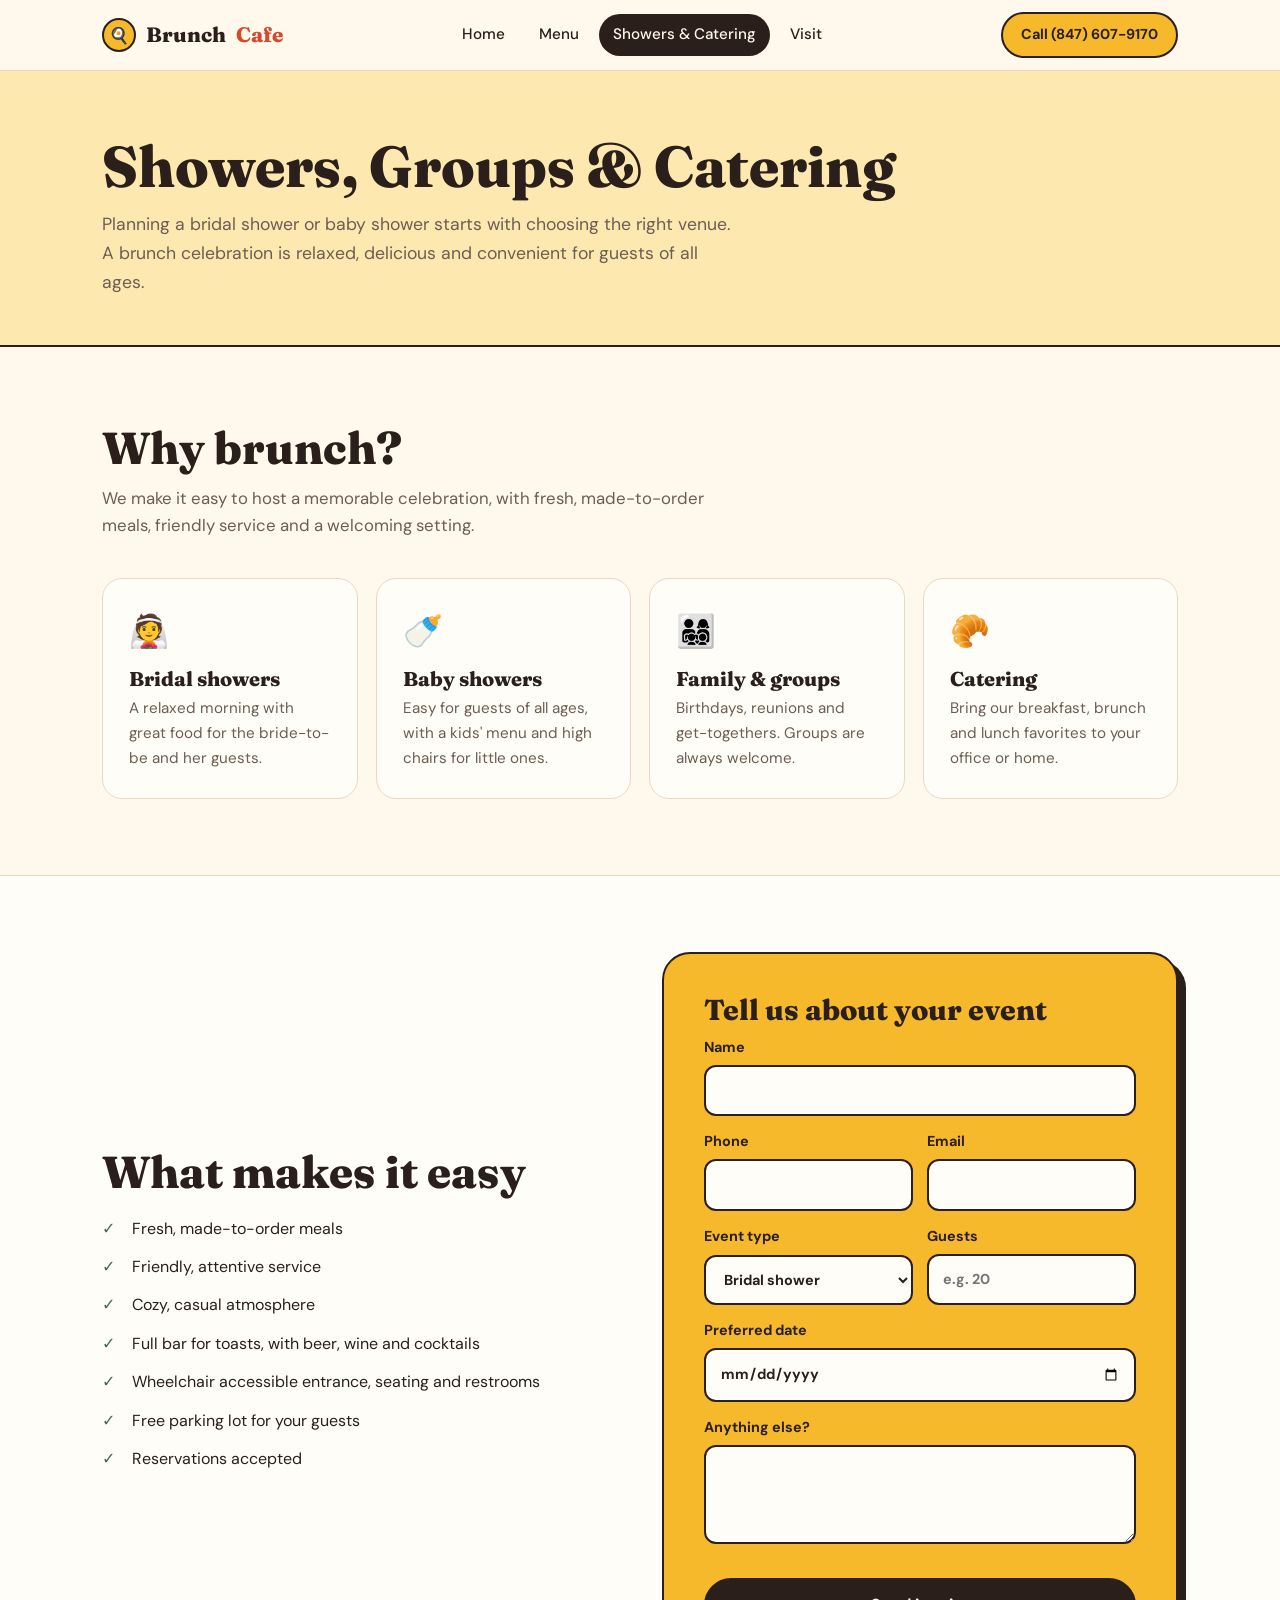
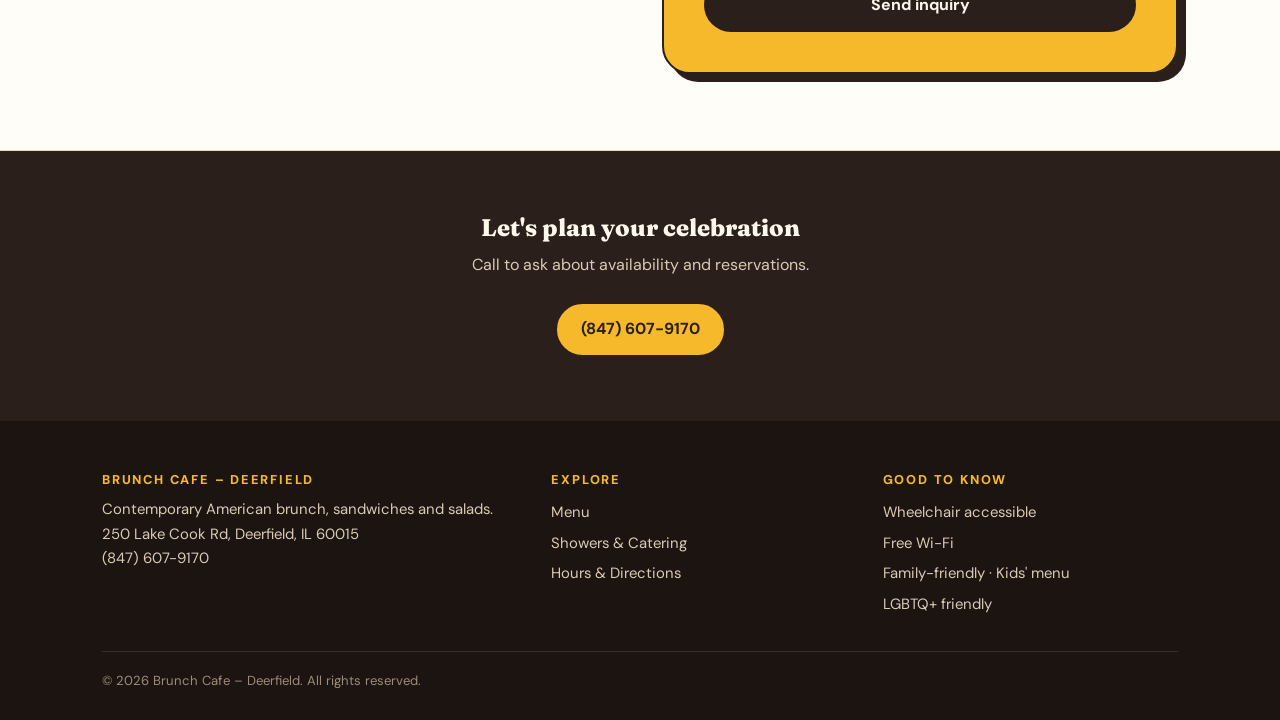
==== events.html @ b88b603e "Add files via upload" ====
<!doctype html>
<html lang="en">
<head>
<meta charset="utf-8">
<meta name="viewport" content="width=device-width, initial-scale=1">
<title>Bridal &amp; Baby Showers, Catering | Brunch Cafe Deerfield</title>
<meta name="description" content="Host your bridal shower, baby shower or group brunch at Brunch Cafe in Deerfield, IL. Fresh, made-to-order meals and friendly service. Catering available.">
<link rel="preconnect" href="https://fonts.googleapis.com">
<link rel="preconnect" href="https://fonts.gstatic.com" crossorigin>
<link href="https://fonts.googleapis.com/css2?family=Fraunces:opsz,wght@9..144,600;9..144,800&family=DM+Sans:wght@400;500;700&display=swap" rel="stylesheet">
<link rel="stylesheet" href="styles.css">
</head>
<body>
<a class="skip" href="#main">Skip to content</a>
<header class="site">
  <div class="wrap nav">
    <a class="logo" href="index.html"><i>🍳</i>Brunch <span>Cafe</span></a>
    <ul>
      <li><a href="index.html">Home</a></li>
      <li><a href="menu.html">Menu</a></li>
      <li><a href="events.html" aria-current="page">Showers &amp; Catering</a></li>
      <li><a href="visit.html">Visit</a></li>
    </ul>
    <div class="nav-right">
      <a class="btn primary sm" href="tel:+18476079170">Call (847) 607-9170</a>
      <button class="menu-toggle" aria-expanded="false" aria-label="Toggle menu">Menu</button>
    </div>
  </div>
</header>

<main id="main">
<div class="banner">
  <div class="wrap">
    <h1>Showers, Groups &amp; Catering</h1>
    <p>Planning a bridal shower or baby shower starts with choosing the right venue. A brunch celebration is relaxed, delicious and convenient for guests of all ages.</p>
  </div>
</div>

<section>
  <div class="wrap">
    <h2 class="reveal">Why brunch?</h2>
    <p class="sub reveal">We make it easy to host a memorable celebration, with fresh, made-to-order meals, friendly service and a welcoming setting.</p>
    <div class="cards reveal">
      <div class="card"><div class="ico">👰</div><h3>Bridal showers</h3><p>A relaxed morning with great food for the bride-to-be and her guests.</p></div>
      <div class="card"><div class="ico">🍼</div><h3>Baby showers</h3><p>Easy for guests of all ages, with a kids' menu and high chairs for little ones.</p></div>
      <div class="card"><div class="ico">👨‍👩‍👧‍👦</div><h3>Family &amp; groups</h3><p>Birthdays, reunions and get-togethers. Groups are always welcome.</p></div>
      <div class="card"><div class="ico">🥐</div><h3>Catering</h3><p>Bring our breakfast, brunch and lunch favorites to your office or home.</p></div>
    </div>
  </div>
</section>

<section class="alt">
  <div class="wrap split">
    <div class="reveal">
      <h2>What makes it easy</h2>
      <ul class="check">
        <li>Fresh, made-to-order meals</li>
        <li>Friendly, attentive service</li>
        <li>Cozy, casual atmosphere</li>
        <li>Full bar for toasts, with beer, wine and cocktails</li>
        <li>Wheelchair accessible entrance, seating and restrooms</li>
        <li>Free parking lot for your guests</li>
        <li>Reservations accepted</li>
      </ul>
    </div>
    <div class="panel yolk reveal" id="inquiry">
      <h3>Tell us about your event</h3>
      <form class="inquiry">
        <label>Name<input type="text" name="name" required autocomplete="name"></label>
        <div class="two">
          <label>Phone<input type="tel" name="phone" required autocomplete="tel"></label>
          <label>Email<input type="email" name="email" autocomplete="email"></label>
        </div>
        <div class="two">
          <label>Event type
            <select name="type"><option>Bridal shower</option><option>Baby shower</option><option>Group brunch</option><option>Catering</option><option>Other</option></select>
          </label>
          <label>Guests<input type="number" name="guests" min="1" placeholder="e.g. 20"></label>
        </div>
        <label>Preferred date<input type="date" name="date"></label>
        <label>Anything else?<textarea name="notes" rows="3"></textarea></label>
        <button class="btn" type="submit" style="background:var(--ink);color:var(--cream)">Send inquiry</button>
      </form>
      <div class="thanks" role="status"><b>Thanks!</b> We'll be in touch soon. You can also call <a href="tel:+18476079170">(847) 607-9170</a>.</div>
    </div>
  </div>
</section>

<div class="band">
  <div class="wrap">
    <h2>Let's plan your celebration</h2>
    <p>Call to ask about availability and reservations.</p>
    <a class="btn primary" href="tel:+18476079170">(847) 607-9170</a>
  </div>
</div>
</main>

<footer class="site">
  <div class="wrap">
    <div class="cols">
      <div>
        <h4>Brunch Cafe – Deerfield</h4>
        <p>Contemporary American brunch, sandwiches and salads.<br>250 Lake Cook Rd, Deerfield, IL 60015<br><a href="tel:+18476079170">(847) 607-9170</a></p>
      </div>
      <div>
        <h4>Explore</h4>
        <ul><li><a href="menu.html">Menu</a></li><li><a href="events.html">Showers &amp; Catering</a></li><li><a href="visit.html">Hours &amp; Directions</a></li></ul>
      </div>
      <div>
        <h4>Good to know</h4>
        <ul><li>Wheelchair accessible</li><li>Free Wi-Fi</li><li>Family-friendly · Kids' menu</li><li>LGBTQ+ friendly</li></ul>
      </div>
    </div>
    <div class="legal">© <span class="yr"></span> Brunch Cafe – Deerfield. All rights reserved.</div>
  </div>
</footer>
<script src="script.js"></script>
</body>
</html>
---- styles.css ----
:root{
  --cream:#fff8ec; --paper:#fffdf8; --ink:#2a1f1a; --muted:#6d5d52;
  --yolk:#f6b92b; --yolk-soft:#fde9b0; --tomato:#d9482b; --leaf:#3f6b4a; --line:#ead9bf;
  --radius:20px; --shadow:0 10px 30px rgba(42,31,26,.08);
}
*{box-sizing:border-box;margin:0;padding:0}
html{scroll-behavior:smooth}
body{font-family:'DM Sans',system-ui,sans-serif;background:var(--cream);color:var(--ink);line-height:1.65;-webkit-font-smoothing:antialiased}
h1,h2,h3,h4{font-family:'Fraunces',Georgia,serif;line-height:1.12;font-weight:800}
a{color:inherit}
img{max-width:100%;display:block}
.wrap{max-width:1120px;margin:0 auto;padding:0 22px}
.skip{position:absolute;left:-999px;top:8px;background:var(--ink);color:#fff;padding:8px 14px;border-radius:8px;z-index:100}
.skip:focus{left:8px}

/* header */
header.site{position:sticky;top:0;z-index:50;background:rgba(255,248,236,.95);backdrop-filter:blur(10px);border-bottom:1px solid var(--line)}
.nav{display:flex;align-items:center;justify-content:space-between;height:70px;gap:16px}
.logo{font-family:'Fraunces',serif;font-weight:800;font-size:1.3rem;text-decoration:none;display:flex;align-items:center;gap:10px}
.logo i{width:34px;height:34px;border-radius:50%;background:var(--yolk);border:2px solid var(--ink);display:grid;place-items:center;font-style:normal;font-size:1rem}
.logo span{color:var(--tomato)}
.nav ul{display:flex;gap:6px;list-style:none}
.nav ul a{display:block;text-decoration:none;font-weight:500;font-size:.95rem;padding:8px 14px;border-radius:999px}
.nav ul a:hover{background:var(--yolk-soft)}
.nav ul a[aria-current="page"]{background:var(--ink);color:var(--cream)}
.nav-right{display:flex;align-items:center;gap:10px}
.menu-toggle{display:none;background:none;border:2px solid var(--ink);border-radius:10px;font:inherit;font-weight:700;padding:6px 12px;cursor:pointer}

/* buttons */
.btn{display:inline-block;padding:12px 24px;border-radius:999px;font-weight:700;text-decoration:none;border:2px solid var(--ink);transition:transform .15s,box-shadow .15s;cursor:pointer;font:inherit;font-weight:700;color:var(--ink)}
.btn:hover{transform:translateY(-2px);box-shadow:0 5px 0 var(--ink)}
.btn.primary{background:var(--yolk)}
.btn.ghost{background:transparent}
.btn.light{border-color:#fff;color:#fff;background:transparent}
.btn.light:hover{box-shadow:0 5px 0 #fff}
.btn.sm{padding:9px 18px;font-size:.9rem}

/* hero */
.hero{padding:76px 0 60px;background:
  radial-gradient(circle at 88% 15%,rgba(246,185,43,.38),transparent 42%),
  radial-gradient(circle at 5% 95%,rgba(217,72,43,.13),transparent 40%)}
.hero .wrap{display:grid;grid-template-columns:1.15fr .85fr;gap:48px;align-items:center}
.eyebrow{display:inline-block;font-weight:700;font-size:.78rem;letter-spacing:.14em;text-transform:uppercase;color:var(--tomato);margin-bottom:14px}
.hero h1{font-size:clamp(2.5rem,6vw,4.6rem);margin-bottom:18px}
.hero h1 em{font-style:normal;background:linear-gradient(transparent 62%,var(--yolk) 62%)}
.lead{font-size:1.15rem;color:var(--muted);max-width:32em;margin-bottom:26px}
.cta{display:flex;gap:12px;flex-wrap:wrap}
.badge-row{display:flex;gap:8px;flex-wrap:wrap;margin-top:28px}
.badge{background:var(--paper);border:1px solid var(--line);border-radius:999px;padding:6px 14px;font-size:.84rem;font-weight:500}
.plate-wrap{position:relative}
.plate{aspect-ratio:1;border-radius:50%;background:var(--paper);border:3px solid var(--ink);box-shadow:12px 12px 0 var(--yolk);display:grid;place-items:center;text-align:center;padding:26px;max-width:420px;margin:0 auto}
.plate .big{font-family:'Fraunces',serif;font-size:4.6rem;font-weight:800;line-height:1}
.plate small{display:block;color:var(--muted);margin-top:6px}
.stars{color:var(--yolk);font-size:1.4rem;letter-spacing:3px;-webkit-text-stroke:1px var(--ink)}
.sticker{position:absolute;right:2%;top:-2%;background:var(--tomato);color:#fff;font-weight:700;font-size:.85rem;padding:10px 16px;border-radius:999px;transform:rotate(8deg);border:2px solid var(--ink)}
.sticker.b{left:0;right:auto;top:auto;bottom:4%;background:var(--leaf);transform:rotate(-6deg)}

/* page banner */
.banner{padding:64px 0 48px;background:var(--yolk-soft);border-bottom:2px solid var(--ink)}
.banner h1{font-size:clamp(2.2rem,5vw,3.6rem);margin-bottom:10px}
.banner p{color:var(--muted);max-width:36em;font-size:1.1rem}

/* sections */
section{padding:76px 0}
section h2{font-size:clamp(1.9rem,4vw,2.8rem);margin-bottom:12px}
.sub{color:var(--muted);max-width:38em;margin-bottom:38px;font-size:1.05rem}
.alt{background:var(--paper);border-block:1px solid var(--line)}
.cards{display:grid;grid-template-columns:repeat(auto-fit,minmax(230px,1fr));gap:18px}
.card{background:var(--paper);border:1px solid var(--line);border-radius:var(--radius);padding:26px;transition:transform .2s,box-shadow .2s}
.card:hover{transform:translateY(-4px);box-shadow:var(--shadow)}
.alt .card{background:var(--cream)}
.card .ico{font-size:2rem;margin-bottom:10px}
.card h3{font-size:1.25rem;margin-bottom:6px}
.card p{color:var(--muted);font-size:.95rem}

/* split */
.split{display:grid;grid-template-columns:1fr 1fr;gap:44px;align-items:center}
.panel{background:var(--leaf);color:#fff;border-radius:28px;padding:40px;border:2px solid var(--ink);box-shadow:8px 8px 0 var(--ink)}
.panel.yolk{background:var(--yolk);color:var(--ink)}
.panel h3{font-size:1.8rem;margin-bottom:10px}
.panel .btn{margin-top:20px}

/* highlight dishes */
.dishes{display:grid;grid-template-columns:repeat(auto-fit,minmax(200px,1fr));gap:16px}
.dish{background:var(--paper);border:2px solid var(--ink);border-radius:var(--radius);padding:22px;text-align:center}
.dish .e{font-size:2.6rem}
.dish h3{font-size:1.15rem;margin-top:8px}
.dish p{font-size:.9rem;color:var(--muted)}

/* menu */
.tabs{display:flex;gap:10px;flex-wrap:wrap;margin-bottom:28px}
.tabs button{font:inherit;font-weight:700;border:2px solid var(--ink);background:transparent;border-radius:999px;padding:9px 20px;cursor:pointer;color:var(--ink)}
.tabs button:hover{background:var(--yolk-soft)}
.tabs button[aria-selected="true"]{background:var(--ink);color:var(--cream)}
.tabpanel{display:none}
.tabpanel.show{display:block}
.menu-grid{display:grid;grid-template-columns:repeat(auto-fit,minmax(300px,1fr));gap:6px 48px}
.item{border-bottom:1px dashed var(--line);padding:16px 0}
.item .row{display:flex;justify-content:space-between;gap:12px;align-items:baseline}
.item b{font-family:'Fraunces',serif;font-size:1.15rem}
.item .price{font-weight:700;color:var(--tomato);white-space:nowrap}
.item span.d{display:block;color:var(--muted);font-size:.93rem}
.tag{display:inline-block;background:var(--leaf);color:#fff;font-size:.68rem;font-weight:700;padding:1px 8px;border-radius:999px;margin-left:6px;vertical-align:middle;letter-spacing:.04em}
.note{font-size:.88rem;color:var(--muted);margin-top:24px;padding:14px 18px;background:var(--yolk-soft);border-radius:14px}

/* info */
.info-grid{display:grid;grid-template-columns:1fr 1fr;gap:44px}
.info dt{font-weight:700;margin-top:20px;color:var(--tomato);font-size:.78rem;letter-spacing:.12em;text-transform:uppercase}
.info dd{margin:3px 0 0;font-size:1.05rem}
.map{border-radius:var(--radius);overflow:hidden;border:2px solid var(--ink);min-height:360px;box-shadow:8px 8px 0 var(--yolk)}
.map iframe{width:100%;height:100%;min-height:360px;border:0}
.hours{width:100%;border-collapse:collapse;margin-top:6px}
.hours td{padding:9px 0;border-bottom:1px dashed var(--line)}
.hours td:last-child{text-align:right;font-weight:500}
.check{list-style:none}
.check li{padding:6px 0 6px 30px;position:relative}
.check li::before{content:"✓";position:absolute;left:0;color:var(--leaf);font-weight:800}

/* form */
form.inquiry{display:grid;gap:14px}
form.inquiry label{font-weight:700;font-size:.9rem;display:grid;gap:5px}
form.inquiry input,form.inquiry select,form.inquiry textarea{font:inherit;padding:12px 14px;border:2px solid var(--ink);border-radius:12px;background:var(--paper);color:var(--ink)}
form.inquiry .two{display:grid;grid-template-columns:1fr 1fr;gap:14px}
.thanks{display:none;background:var(--leaf);color:#fff;border-radius:14px;padding:18px}

/* cta band */
.band{background:var(--ink);color:var(--cream);text-align:center;padding:64px 0}
.band h2{margin-bottom:10px}
.band p{color:#d9cbb7;margin-bottom:24px}

/* footer */
footer.site{background:#1c1410;color:#d9cbb7;padding:52px 0 28px;font-size:.93rem}
footer .cols{display:grid;grid-template-columns:1.4fr 1fr 1fr;gap:36px;margin-bottom:32px}
footer h4{color:var(--yolk);font-family:'DM Sans',sans-serif;font-size:.8rem;letter-spacing:.14em;text-transform:uppercase;margin-bottom:10px}
footer a{text-decoration:none}
footer a:hover{color:var(--yolk)}
footer ul{list-style:none}
footer li{padding:3px 0}
footer .legal{border-top:1px solid #3a2d26;padding-top:18px;font-size:.82rem;color:#9c8c7c}

/* reveal */
.reveal{opacity:0;transform:translateY(18px);transition:opacity .6s,transform .6s}
.reveal.in{opacity:1;transform:none}
@media (prefers-reduced-motion:reduce){.reveal{opacity:1;transform:none;transition:none}html{scroll-behavior:auto}}

@media(max-width:820px){
  .menu-toggle{display:block}
  .nav ul{display:none;position:absolute;top:70px;left:0;right:0;background:var(--cream);flex-direction:column;padding:12px 22px 20px;border-bottom:1px solid var(--line)}
  .nav ul.open{display:flex}
  .nav-right .btn{display:none}
  .hero .wrap,.split,.info-grid,footer .cols{grid-template-columns:1fr}
  .plate{max-width:280px}
  section{padding:56px 0}
  form.inquiry .two{grid-template-columns:1fr}
}
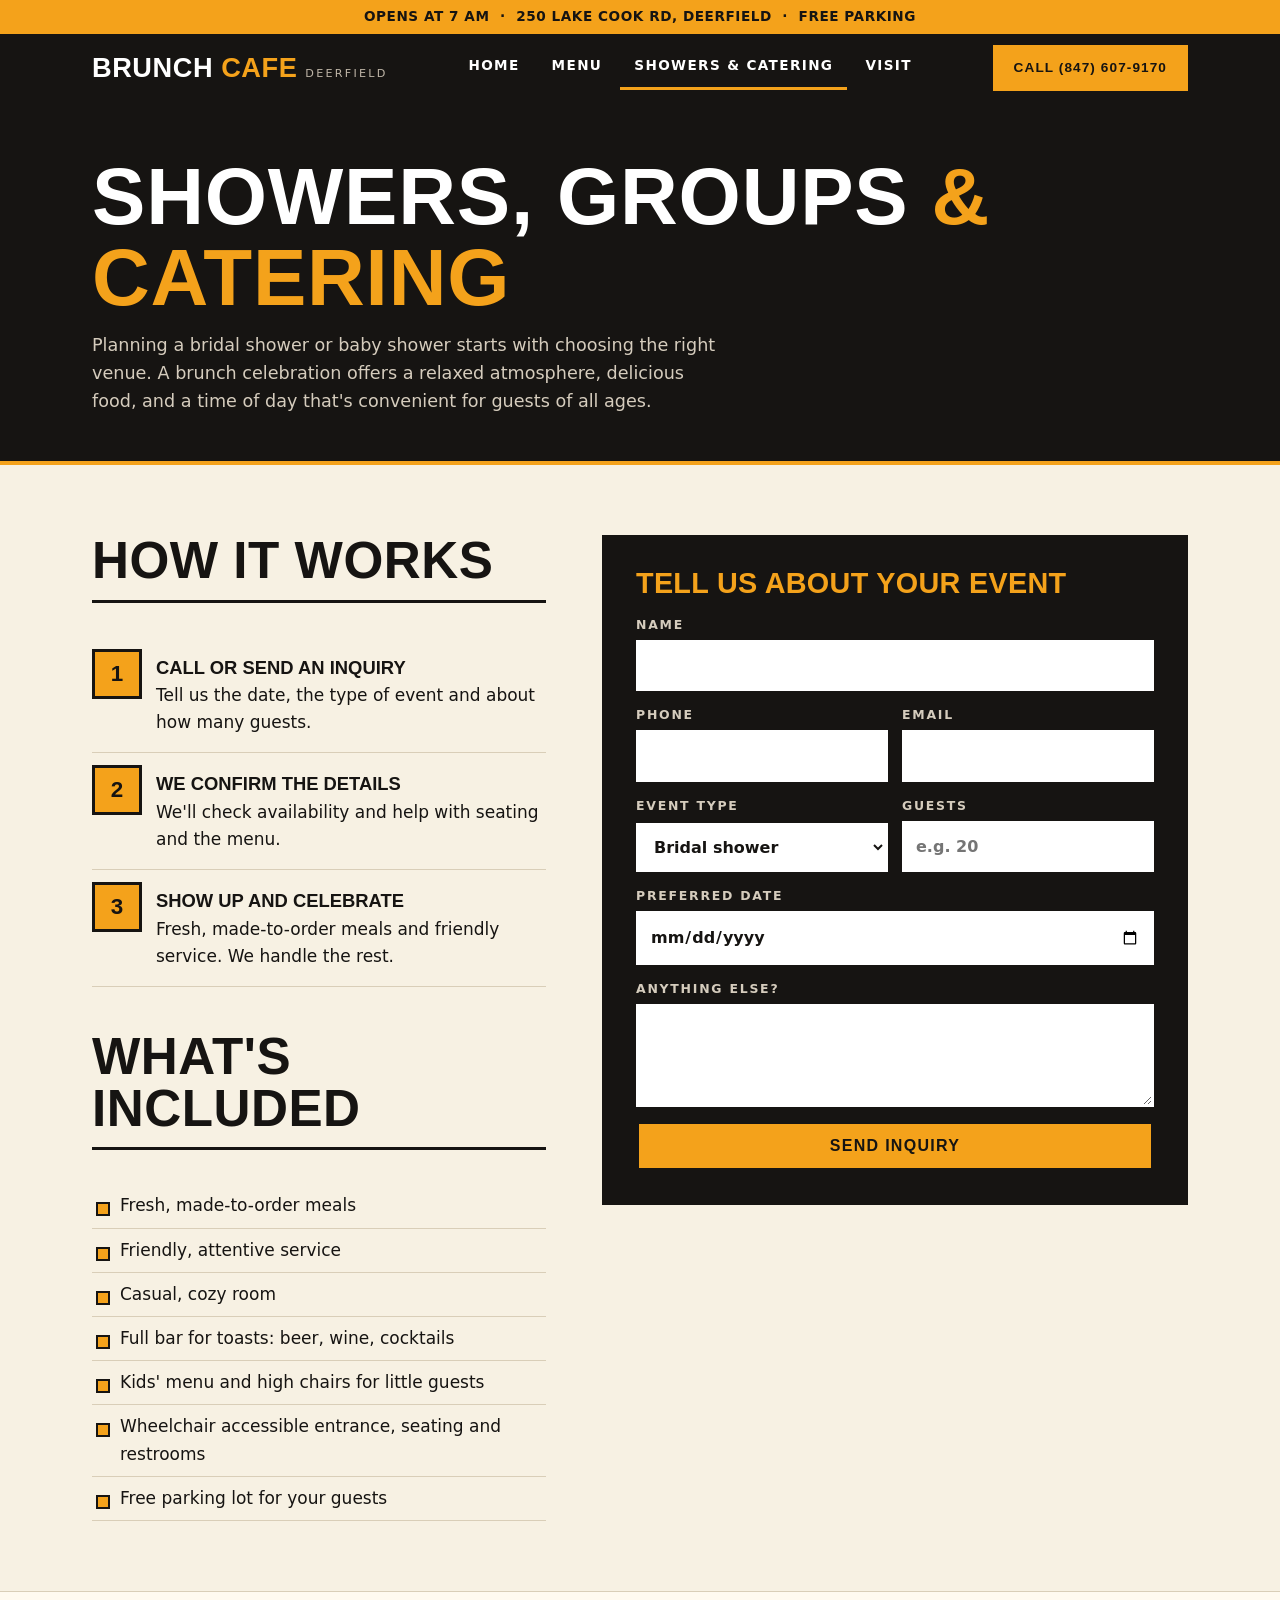
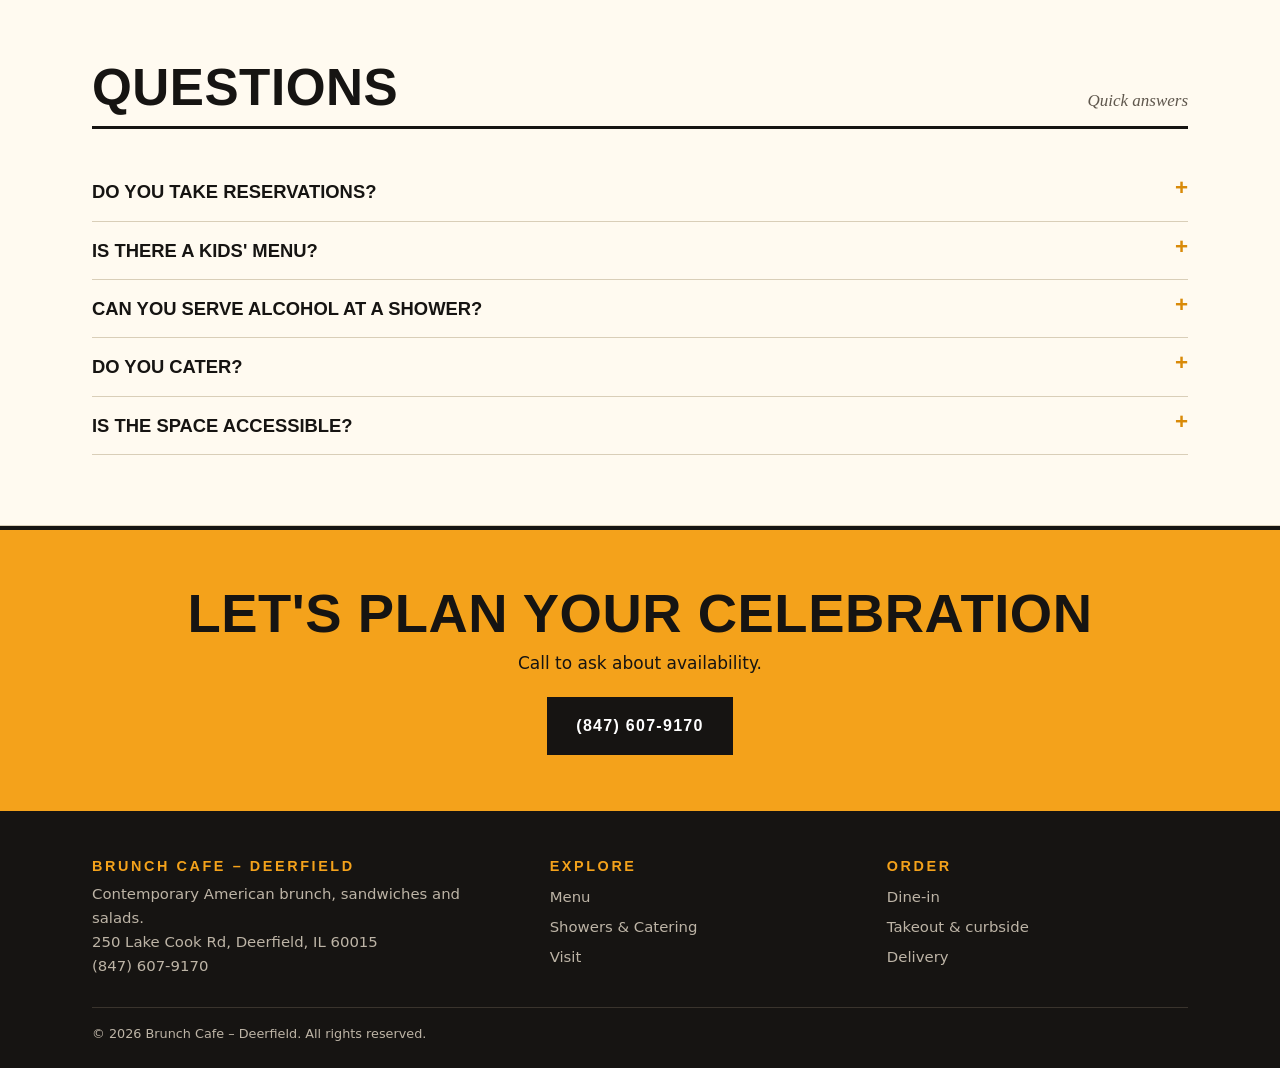
==== commit d86d75be: "Add files via upload" ====
--- a/events.html
+++ b/events.html
@@ -5,16 +5,16 @@
 <meta name="viewport" content="width=device-width, initial-scale=1">
 <title>Bridal &amp; Baby Showers, Catering | Brunch Cafe Deerfield</title>
 <meta name="description" content="Host your bridal shower, baby shower or group brunch at Brunch Cafe in Deerfield, IL. Fresh, made-to-order meals and friendly service. Catering available.">
-<link rel="preconnect" href="https://fonts.googleapis.com">
-<link rel="preconnect" href="https://fonts.gstatic.com" crossorigin>
-<link href="https://fonts.googleapis.com/css2?family=Fraunces:opsz,wght@9..144,600;9..144,800&family=DM+Sans:wght@400;500;700&display=swap" rel="stylesheet">
+<meta name="theme-color" content="#161412">
+<link rel="icon" href="data:image/svg+xml,%3Csvg xmlns='http://www.w3.org/2000/svg' viewBox='0 0 64 64'%3E%3Crect width='64' height='64' fill='%23161412'/%3E%3Ccircle cx='32' cy='32' r='16' fill='%23f4a21b'/%3E%3C/svg%3E">
 <link rel="stylesheet" href="styles.css">
 </head>
 <body>
 <a class="skip" href="#main">Skip to content</a>
+<div class="strip">Opens at 7 AM &nbsp;·&nbsp; 250 Lake Cook Rd, Deerfield &nbsp;·&nbsp; Free parking</div>
 <header class="site">
   <div class="wrap nav">
-    <a class="logo" href="index.html"><i>🍳</i>Brunch <span>Cafe</span></a>
+    <a class="logo" href="index.html"><b>Brunch <em>Cafe</em></b><small>Deerfield</small></a>
     <ul>
       <li><a href="index.html">Home</a></li>
       <li><a href="menu.html">Menu</a></li>
@@ -22,8 +22,8 @@
       <li><a href="visit.html">Visit</a></li>
     </ul>
     <div class="nav-right">
-      <a class="btn primary sm" href="tel:+18476079170">Call (847) 607-9170</a>
-      <button class="menu-toggle" aria-expanded="false" aria-label="Toggle menu">Menu</button>
+      <a class="btn sm" href="tel:+18476079170">Call (847) 607-9170</a>
+      <button class="menu-toggle" aria-expanded="false">Menu</button>
     </div>
   </div>
 </header>
@@ -31,47 +31,40 @@
 <main id="main">
 <div class="banner">
   <div class="wrap">
-    <h1>Showers, Groups &amp; Catering</h1>
-    <p>Planning a bridal shower or baby shower starts with choosing the right venue. A brunch celebration is relaxed, delicious and convenient for guests of all ages.</p>
+    <h1>Showers, groups <span>&amp; catering</span></h1>
+    <p>Planning a bridal shower or baby shower starts with choosing the right venue. A brunch celebration offers a relaxed atmosphere, delicious food, and a time of day that's convenient for guests of all ages.</p>
   </div>
 </div>
 
 <section>
-  <div class="wrap">
-    <h2 class="reveal">Why brunch?</h2>
-    <p class="sub reveal">We make it easy to host a memorable celebration, with fresh, made-to-order meals, friendly service and a welcoming setting.</p>
-    <div class="cards reveal">
-      <div class="card"><div class="ico">👰</div><h3>Bridal showers</h3><p>A relaxed morning with great food for the bride-to-be and her guests.</p></div>
-      <div class="card"><div class="ico">🍼</div><h3>Baby showers</h3><p>Easy for guests of all ages, with a kids' menu and high chairs for little ones.</p></div>
-      <div class="card"><div class="ico">👨‍👩‍👧‍👦</div><h3>Family &amp; groups</h3><p>Birthdays, reunions and get-togethers. Groups are always welcome.</p></div>
-      <div class="card"><div class="ico">🥐</div><h3>Catering</h3><p>Bring our breakfast, brunch and lunch favorites to your office or home.</p></div>
-    </div>
-  </div>
-</section>
-
-<section class="alt">
   <div class="wrap split">
-    <div class="reveal">
-      <h2>What makes it easy</h2>
+    <div>
+      <div class="sec-head"><h2>How it works</h2></div>
+      <ol class="steps">
+        <li><b>Call or send an inquiry</b>Tell us the date, the type of event and about how many guests.</li>
+        <li><b>We confirm the details</b>We'll check availability and help with seating and the menu.</li>
+        <li><b>Show up and celebrate</b>Fresh, made-to-order meals and friendly service. We handle the rest.</li>
+      </ol>
+      <div class="sec-head" style="margin-top:44px"><h2>What's included</h2></div>
       <ul class="check">
         <li>Fresh, made-to-order meals</li>
         <li>Friendly, attentive service</li>
-        <li>Cozy, casual atmosphere</li>
-        <li>Full bar for toasts, with beer, wine and cocktails</li>
+        <li>Casual, cozy room</li>
+        <li>Full bar for toasts: beer, wine, cocktails</li>
+        <li>Kids' menu and high chairs for little guests</li>
         <li>Wheelchair accessible entrance, seating and restrooms</li>
         <li>Free parking lot for your guests</li>
-        <li>Reservations accepted</li>
       </ul>
     </div>
-    <div class="panel yolk reveal" id="inquiry">
+    <div class="formbox" id="inquiry">
       <h3>Tell us about your event</h3>
       <form class="inquiry">
         <label>Name<input type="text" name="name" required autocomplete="name"></label>
-        <div class="two">
+        <div class="pair">
           <label>Phone<input type="tel" name="phone" required autocomplete="tel"></label>
           <label>Email<input type="email" name="email" autocomplete="email"></label>
         </div>
-        <div class="two">
+        <div class="pair">
           <label>Event type
             <select name="type"><option>Bridal shower</option><option>Baby shower</option><option>Group brunch</option><option>Catering</option><option>Other</option></select>
           </label>
@@ -79,18 +72,29 @@
         </div>
         <label>Preferred date<input type="date" name="date"></label>
         <label>Anything else?<textarea name="notes" rows="3"></textarea></label>
-        <button class="btn" type="submit" style="background:var(--ink);color:var(--cream)">Send inquiry</button>
+        <button class="btn" type="submit">Send inquiry</button>
       </form>
-      <div class="thanks" role="status"><b>Thanks!</b> We'll be in touch soon. You can also call <a href="tel:+18476079170">(847) 607-9170</a>.</div>
+      <div class="thanks" role="status"><b>Thanks!</b> We'll be in touch soon. You can also call (847) 607-9170.</div>
     </div>
+  </div>
+</section>
+
+<section class="paper">
+  <div class="wrap">
+    <div class="sec-head"><h2>Questions</h2><span>Quick answers</span></div>
+    <details><summary>Do you take reservations?</summary><p>Yes. Reservations are accepted and recommended for brunch. Call (847) 607-9170.</p></details>
+    <details><summary>Is there a kids' menu?</summary><p>Yes, with a kids' menu and high chairs available.</p></details>
+    <details><summary>Can you serve alcohol at a shower?</summary><p>We have a full bar onsite with beer, wine, cocktails and hard liquor.</p></details>
+    <details><summary>Do you cater?</summary><p>Catering is available. Send an inquiry above or call us and we'll talk through what you need.</p></details>
+    <details><summary>Is the space accessible?</summary><p>Yes. Wheelchair accessible entrance, parking lot, restroom and seating.</p></details>
   </div>
 </section>
 
 <div class="band">
   <div class="wrap">
     <h2>Let's plan your celebration</h2>
-    <p>Call to ask about availability and reservations.</p>
-    <a class="btn primary" href="tel:+18476079170">(847) 607-9170</a>
+    <p>Call to ask about availability.</p>
+    <a class="btn dark" href="tel:+18476079170">(847) 607-9170</a>
   </div>
 </div>
 </main>
@@ -98,22 +102,14 @@
 <footer class="site">
   <div class="wrap">
     <div class="cols">
-      <div>
-        <h4>Brunch Cafe – Deerfield</h4>
-        <p>Contemporary American brunch, sandwiches and salads.<br>250 Lake Cook Rd, Deerfield, IL 60015<br><a href="tel:+18476079170">(847) 607-9170</a></p>
-      </div>
-      <div>
-        <h4>Explore</h4>
-        <ul><li><a href="menu.html">Menu</a></li><li><a href="events.html">Showers &amp; Catering</a></li><li><a href="visit.html">Hours &amp; Directions</a></li></ul>
-      </div>
-      <div>
-        <h4>Good to know</h4>
-        <ul><li>Wheelchair accessible</li><li>Free Wi-Fi</li><li>Family-friendly · Kids' menu</li><li>LGBTQ+ friendly</li></ul>
-      </div>
+      <div><h4>Brunch Cafe – Deerfield</h4><p>Contemporary American brunch, sandwiches and salads.<br>250 Lake Cook Rd, Deerfield, IL 60015<br><a href="tel:+18476079170">(847) 607-9170</a></p></div>
+      <div><h4>Explore</h4><ul><li><a href="menu.html">Menu</a></li><li><a href="events.html">Showers &amp; Catering</a></li><li><a href="visit.html">Visit</a></li></ul></div>
+      <div><h4>Order</h4><ul><li>Dine-in</li><li>Takeout &amp; curbside</li><li>Delivery</li></ul></div>
     </div>
     <div class="legal">© <span class="yr"></span> Brunch Cafe – Deerfield. All rights reserved.</div>
   </div>
 </footer>
+<div class="callbar"><a href="tel:+18476079170">Call</a><a href="https://www.google.com/maps/dir/?api=1&destination=250+Lake+Cook+Rd+Deerfield+IL+60015">Directions</a></div>
 <script src="script.js"></script>
 </body>
 </html>
--- a/styles.css
+++ b/styles.css
@@ -1,155 +1,207 @@
+/* Brunch Cafe Deerfield - lightweight, no external fonts, no animations */
 :root{
-  --cream:#fff8ec; --paper:#fffdf8; --ink:#2a1f1a; --muted:#6d5d52;
-  --yolk:#f6b92b; --yolk-soft:#fde9b0; --tomato:#d9482b; --leaf:#3f6b4a; --line:#ead9bf;
-  --radius:20px; --shadow:0 10px 30px rgba(42,31,26,.08);
+  --black:#161412; --orange:#f4a21b; --orange-dark:#d98a08; --cream:#f7f1e3; --paper:#fffaf0;
+  --ink:#161412; --muted:#5f574d; --rule:#d9ceb8;
+  --head:"Arial Narrow","Helvetica Neue",Arial,sans-serif;
+  --body:system-ui,-apple-system,"Segoe UI",Roboto,Arial,sans-serif;
+  --serif:Georgia,"Times New Roman",serif;
 }
 *{box-sizing:border-box;margin:0;padding:0}
-html{scroll-behavior:smooth}
-body{font-family:'DM Sans',system-ui,sans-serif;background:var(--cream);color:var(--ink);line-height:1.65;-webkit-font-smoothing:antialiased}
-h1,h2,h3,h4{font-family:'Fraunces',Georgia,serif;line-height:1.12;font-weight:800}
+html{scroll-behavior:smooth;scroll-padding-top:120px}
+body{font-family:var(--body);background:var(--cream);color:var(--ink);line-height:1.6;font-size:17px}
+h1,h2,h3,h4{font-family:var(--head);font-weight:900;text-transform:uppercase;letter-spacing:.01em;line-height:1.02}
 a{color:inherit}
-img{max-width:100%;display:block}
-.wrap{max-width:1120px;margin:0 auto;padding:0 22px}
-.skip{position:absolute;left:-999px;top:8px;background:var(--ink);color:#fff;padding:8px 14px;border-radius:8px;z-index:100}
-.skip:focus{left:8px}
-
-/* header */
-header.site{position:sticky;top:0;z-index:50;background:rgba(255,248,236,.95);backdrop-filter:blur(10px);border-bottom:1px solid var(--line)}
-.nav{display:flex;align-items:center;justify-content:space-between;height:70px;gap:16px}
-.logo{font-family:'Fraunces',serif;font-weight:800;font-size:1.3rem;text-decoration:none;display:flex;align-items:center;gap:10px}
-.logo i{width:34px;height:34px;border-radius:50%;background:var(--yolk);border:2px solid var(--ink);display:grid;place-items:center;font-style:normal;font-size:1rem}
-.logo span{color:var(--tomato)}
-.nav ul{display:flex;gap:6px;list-style:none}
-.nav ul a{display:block;text-decoration:none;font-weight:500;font-size:.95rem;padding:8px 14px;border-radius:999px}
-.nav ul a:hover{background:var(--yolk-soft)}
-.nav ul a[aria-current="page"]{background:var(--ink);color:var(--cream)}
-.nav-right{display:flex;align-items:center;gap:10px}
-.menu-toggle{display:none;background:none;border:2px solid var(--ink);border-radius:10px;font:inherit;font-weight:700;padding:6px 12px;cursor:pointer}
+.wrap{max-width:1140px;margin:0 auto;padding:0 22px}
+.skip{position:absolute;left:-999px;top:6px;background:var(--orange);color:var(--black);padding:8px 14px;font-weight:700;z-index:100}
+.skip:focus{left:6px}
+
+/* top strip + header */
+.strip{background:var(--orange);color:var(--black);font-size:.85rem;font-weight:700;text-align:center;padding:6px 12px;letter-spacing:.04em;text-transform:uppercase}
+header.site{background:var(--black);color:#fff;position:sticky;top:0;z-index:50}
+.nav{display:flex;align-items:center;justify-content:space-between;height:68px;gap:18px}
+.logo{display:flex;align-items:baseline;gap:8px;text-decoration:none;color:#fff}
+.logo b{font-family:var(--head);font-weight:900;font-size:1.7rem;letter-spacing:.02em;text-transform:uppercase}
+.logo b em{font-style:normal;color:var(--orange)}
+.logo small{font-size:.7rem;letter-spacing:.2em;text-transform:uppercase;color:#bdb4a6}
+.nav ul{display:flex;list-style:none;gap:4px}
+.nav ul a{display:block;color:#fff;text-decoration:none;font-weight:700;font-size:.85rem;letter-spacing:.1em;text-transform:uppercase;padding:10px 14px;border-bottom:3px solid transparent}
+.nav ul a:hover{color:var(--orange)}
+.nav ul a[aria-current="page"]{border-bottom-color:var(--orange)}
+.nav-right{display:flex;align-items:center;gap:12px}
+.menu-toggle{display:none;background:none;border:2px solid #fff;color:#fff;font:inherit;font-weight:700;font-size:.8rem;letter-spacing:.1em;text-transform:uppercase;padding:7px 12px;cursor:pointer}
 
 /* buttons */
-.btn{display:inline-block;padding:12px 24px;border-radius:999px;font-weight:700;text-decoration:none;border:2px solid var(--ink);transition:transform .15s,box-shadow .15s;cursor:pointer;font:inherit;font-weight:700;color:var(--ink)}
-.btn:hover{transform:translateY(-2px);box-shadow:0 5px 0 var(--ink)}
-.btn.primary{background:var(--yolk)}
-.btn.ghost{background:transparent}
-.btn.light{border-color:#fff;color:#fff;background:transparent}
-.btn.light:hover{box-shadow:0 5px 0 #fff}
-.btn.sm{padding:9px 18px;font-size:.9rem}
+.btn{display:inline-block;font-family:var(--head);font-weight:900;font-size:1rem;letter-spacing:.08em;text-transform:uppercase;text-decoration:none;padding:13px 26px;border:3px solid var(--black);background:var(--orange);color:var(--black);cursor:pointer}
+.btn:hover{background:var(--black);color:var(--orange)}
+.btn.dark{background:var(--black);color:#fff}
+.btn.dark:hover{background:var(--orange);color:var(--black)}
+.btn.line{background:transparent}
+.btn.line:hover{background:var(--black);color:#fff}
+.btn.sm{padding:9px 18px;font-size:.85rem}
+header .btn{border-color:var(--orange)}
+header .btn:hover{background:transparent;color:var(--orange)}
 
 /* hero */
-.hero{padding:76px 0 60px;background:
-  radial-gradient(circle at 88% 15%,rgba(246,185,43,.38),transparent 42%),
-  radial-gradient(circle at 5% 95%,rgba(217,72,43,.13),transparent 40%)}
-.hero .wrap{display:grid;grid-template-columns:1.15fr .85fr;gap:48px;align-items:center}
-.eyebrow{display:inline-block;font-weight:700;font-size:.78rem;letter-spacing:.14em;text-transform:uppercase;color:var(--tomato);margin-bottom:14px}
-.hero h1{font-size:clamp(2.5rem,6vw,4.6rem);margin-bottom:18px}
-.hero h1 em{font-style:normal;background:linear-gradient(transparent 62%,var(--yolk) 62%)}
-.lead{font-size:1.15rem;color:var(--muted);max-width:32em;margin-bottom:26px}
+.hero{display:grid;grid-template-columns:1.25fr 1fr;border-bottom:4px solid var(--black)}
+.hero-l{padding:68px 48px 64px max(22px,calc((100vw - 1140px)/2 + 22px))}
+.hero-l .kicker{font-family:var(--serif);font-style:italic;font-size:1.25rem;color:var(--orange-dark);margin-bottom:10px}
+.hero-l h1{font-size:clamp(3rem,8vw,6.4rem);margin-bottom:22px}
+.hero-l h1 span{color:var(--orange-dark)}
+.hero-l p{max-width:30em;font-size:1.12rem;color:var(--muted);margin-bottom:28px}
 .cta{display:flex;gap:12px;flex-wrap:wrap}
-.badge-row{display:flex;gap:8px;flex-wrap:wrap;margin-top:28px}
-.badge{background:var(--paper);border:1px solid var(--line);border-radius:999px;padding:6px 14px;font-size:.84rem;font-weight:500}
-.plate-wrap{position:relative}
-.plate{aspect-ratio:1;border-radius:50%;background:var(--paper);border:3px solid var(--ink);box-shadow:12px 12px 0 var(--yolk);display:grid;place-items:center;text-align:center;padding:26px;max-width:420px;margin:0 auto}
-.plate .big{font-family:'Fraunces',serif;font-size:4.6rem;font-weight:800;line-height:1}
-.plate small{display:block;color:var(--muted);margin-top:6px}
-.stars{color:var(--yolk);font-size:1.4rem;letter-spacing:3px;-webkit-text-stroke:1px var(--ink)}
-.sticker{position:absolute;right:2%;top:-2%;background:var(--tomato);color:#fff;font-weight:700;font-size:.85rem;padding:10px 16px;border-radius:999px;transform:rotate(8deg);border:2px solid var(--ink)}
-.sticker.b{left:0;right:auto;top:auto;bottom:4%;background:var(--leaf);transform:rotate(-6deg)}
+.hero-r{background:var(--black);color:#fff;padding:60px max(22px,calc((100vw - 1140px)/2 + 22px)) 56px 44px}
+.hero-r h2{color:var(--orange);font-size:1rem;letter-spacing:.2em;margin-bottom:16px}
+.hero-r .big{font-family:var(--head);font-weight:900;font-size:3rem;line-height:1;text-transform:uppercase}
+.hero-r .big small{display:block;font-size:.95rem;letter-spacing:.2em;color:#bdb4a6;margin-bottom:4px}
+.hero-r hr{border:0;border-top:1px solid #3a342d;margin:22px 0}
+.hero-r ul{list-style:none}
+.hero-r li{padding:4px 0;color:#e8e0d2}
+.hero-r li b{color:var(--orange)}
+.hero-r a.tel{font-family:var(--head);font-weight:900;font-size:2rem;color:#fff;text-decoration:none}
+.hero-r a.tel:hover{color:var(--orange)}
+
+/* tag strip */
+.tags{background:var(--orange);border-bottom:4px solid var(--black);overflow:hidden}
+.tags p{max-width:1140px;margin:0 auto;padding:14px 22px;font-family:var(--head);font-weight:900;font-size:1.15rem;letter-spacing:.1em;text-transform:uppercase;text-align:center}
+.tags i{font-style:normal;margin:0 10px}
+
+/* sections */
+section{padding:70px 0}
+.sec-head{display:flex;justify-content:space-between;align-items:flex-end;gap:20px;margin-bottom:34px;border-bottom:3px solid var(--black);padding-bottom:12px}
+.sec-head h2{font-size:clamp(2rem,4.5vw,3.2rem)}
+.sec-head span{font-family:var(--serif);font-style:italic;color:var(--muted)}
+.dark{background:var(--black);color:#fff}
+.dark .sec-head{border-color:var(--orange)}
+.dark .sec-head span{color:#bdb4a6}
+.paper{background:var(--paper);border-block:1px solid var(--rule)}
+
+.three{display:grid;grid-template-columns:repeat(3,1fr);gap:0;border:3px solid var(--black)}
+.three>div{padding:28px;border-right:3px solid var(--black);background:var(--paper)}
+.three>div:last-child{border-right:0}
+.three h3{font-size:1.7rem;margin-bottom:4px}
+.three h3 a{text-decoration:none}
+.three h3 a:hover{color:var(--orange-dark)}
+.three .sub{font-family:var(--serif);font-style:italic;color:var(--muted);margin-bottom:14px}
+.three ul{list-style:none}
+.three li{padding:6px 0;border-bottom:1px dotted var(--rule);font-weight:500}
+.three li:last-child{border-bottom:0}
+
+.stats{display:grid;grid-template-columns:repeat(4,1fr);text-align:center}
+.stats div{padding:12px}
+.stats b{display:block;font-family:var(--head);font-weight:900;font-size:3.4rem;color:var(--orange);line-height:1}
+.stats span{font-size:.8rem;letter-spacing:.14em;text-transform:uppercase;color:#bdb4a6}
+
+.two{display:grid;grid-template-columns:1fr 1fr;gap:0;border-block:4px solid var(--black)}
+.two>div{padding:56px max(22px,calc((100vw - 1140px)/2 + 22px)) 56px 48px}
+.two>div:first-child{background:var(--black);color:#fff;padding-left:max(22px,calc((100vw - 1140px)/2 + 22px));padding-right:48px}
+.two>div:last-child{background:var(--orange)}
+.two h2{font-size:2.6rem;margin-bottom:12px}
+.two p{margin-bottom:22px;max-width:30em}
+.two>div:first-child h2{color:var(--orange)}
+
+.facts{display:grid;grid-template-columns:repeat(3,1fr);gap:8px 40px}
+.facts div{padding:14px 0;border-bottom:1px solid var(--rule)}
+.facts h4{font-size:.95rem;letter-spacing:.14em;color:var(--orange-dark);margin-bottom:3px}
+.facts p{color:var(--ink)}
 
 /* page banner */
-.banner{padding:64px 0 48px;background:var(--yolk-soft);border-bottom:2px solid var(--ink)}
-.banner h1{font-size:clamp(2.2rem,5vw,3.6rem);margin-bottom:10px}
-.banner p{color:var(--muted);max-width:36em;font-size:1.1rem}
-
-/* sections */
-section{padding:76px 0}
-section h2{font-size:clamp(1.9rem,4vw,2.8rem);margin-bottom:12px}
-.sub{color:var(--muted);max-width:38em;margin-bottom:38px;font-size:1.05rem}
-.alt{background:var(--paper);border-block:1px solid var(--line)}
-.cards{display:grid;grid-template-columns:repeat(auto-fit,minmax(230px,1fr));gap:18px}
-.card{background:var(--paper);border:1px solid var(--line);border-radius:var(--radius);padding:26px;transition:transform .2s,box-shadow .2s}
-.card:hover{transform:translateY(-4px);box-shadow:var(--shadow)}
-.alt .card{background:var(--cream)}
-.card .ico{font-size:2rem;margin-bottom:10px}
-.card h3{font-size:1.25rem;margin-bottom:6px}
-.card p{color:var(--muted);font-size:.95rem}
-
-/* split */
-.split{display:grid;grid-template-columns:1fr 1fr;gap:44px;align-items:center}
-.panel{background:var(--leaf);color:#fff;border-radius:28px;padding:40px;border:2px solid var(--ink);box-shadow:8px 8px 0 var(--ink)}
-.panel.yolk{background:var(--yolk);color:var(--ink)}
-.panel h3{font-size:1.8rem;margin-bottom:10px}
-.panel .btn{margin-top:20px}
-
-/* highlight dishes */
-.dishes{display:grid;grid-template-columns:repeat(auto-fit,minmax(200px,1fr));gap:16px}
-.dish{background:var(--paper);border:2px solid var(--ink);border-radius:var(--radius);padding:22px;text-align:center}
-.dish .e{font-size:2.6rem}
-.dish h3{font-size:1.15rem;margin-top:8px}
-.dish p{font-size:.9rem;color:var(--muted)}
+.banner{background:var(--black);color:#fff;padding:54px 0 46px;border-bottom:4px solid var(--orange)}
+.banner h1{font-size:clamp(2.6rem,7vw,5rem)}
+.banner h1 span{color:var(--orange)}
+.banner p{color:#d5ccbd;max-width:36em;margin-top:12px;font-size:1.1rem}
 
 /* menu */
-.tabs{display:flex;gap:10px;flex-wrap:wrap;margin-bottom:28px}
-.tabs button{font:inherit;font-weight:700;border:2px solid var(--ink);background:transparent;border-radius:999px;padding:9px 20px;cursor:pointer;color:var(--ink)}
-.tabs button:hover{background:var(--yolk-soft)}
-.tabs button[aria-selected="true"]{background:var(--ink);color:var(--cream)}
-.tabpanel{display:none}
-.tabpanel.show{display:block}
-.menu-grid{display:grid;grid-template-columns:repeat(auto-fit,minmax(300px,1fr));gap:6px 48px}
-.item{border-bottom:1px dashed var(--line);padding:16px 0}
-.item .row{display:flex;justify-content:space-between;gap:12px;align-items:baseline}
-.item b{font-family:'Fraunces',serif;font-size:1.15rem}
-.item .price{font-weight:700;color:var(--tomato);white-space:nowrap}
-.item span.d{display:block;color:var(--muted);font-size:.93rem}
-.tag{display:inline-block;background:var(--leaf);color:#fff;font-size:.68rem;font-weight:700;padding:1px 8px;border-radius:999px;margin-left:6px;vertical-align:middle;letter-spacing:.04em}
-.note{font-size:.88rem;color:var(--muted);margin-top:24px;padding:14px 18px;background:var(--yolk-soft);border-radius:14px}
-
-/* info */
-.info-grid{display:grid;grid-template-columns:1fr 1fr;gap:44px}
-.info dt{font-weight:700;margin-top:20px;color:var(--tomato);font-size:.78rem;letter-spacing:.12em;text-transform:uppercase}
-.info dd{margin:3px 0 0;font-size:1.05rem}
-.map{border-radius:var(--radius);overflow:hidden;border:2px solid var(--ink);min-height:360px;box-shadow:8px 8px 0 var(--yolk)}
-.map iframe{width:100%;height:100%;min-height:360px;border:0}
-.hours{width:100%;border-collapse:collapse;margin-top:6px}
-.hours td{padding:9px 0;border-bottom:1px dashed var(--line)}
-.hours td:last-child{text-align:right;font-weight:500}
+.jump{background:var(--paper);border-bottom:3px solid var(--black);position:sticky;top:68px;z-index:40}
+.jump .wrap{display:flex;gap:4px;overflow-x:auto;padding-top:0;padding-bottom:0;scrollbar-width:none}
+.jump a{white-space:nowrap;text-decoration:none;font-family:var(--head);font-weight:900;font-size:.95rem;letter-spacing:.08em;text-transform:uppercase;padding:14px 16px;border-bottom:4px solid transparent}
+.jump a:hover{border-bottom-color:var(--orange)}
+.draft{background:#fff3c4;border:2px dashed var(--orange-dark);padding:12px 16px;margin-bottom:34px;font-size:.92rem}
+.msec{margin-bottom:56px}
+.msec h2{font-size:2.4rem;margin-bottom:4px}
+.msec .note{font-family:var(--serif);font-style:italic;color:var(--muted);margin-bottom:16px}
+.items{display:grid;grid-template-columns:1fr 1fr;gap:0 56px}
+.item{padding:14px 0;border-bottom:1px solid var(--rule)}
+.row{display:flex;align-items:baseline;gap:10px}
+.row b{font-family:var(--head);font-weight:900;font-size:1.25rem;text-transform:uppercase;letter-spacing:.01em}
+.dots{flex:1;border-bottom:2px dotted #b4a88f;transform:translateY(-5px);min-width:20px}
+.price{font-family:var(--head);font-weight:900;font-size:1.25rem}
+.item p{color:var(--muted);font-size:.95rem;margin-top:2px}
+.pop{display:inline-block;background:var(--orange);color:var(--black);font-size:.65rem;font-weight:800;letter-spacing:.12em;text-transform:uppercase;padding:2px 7px;margin-left:8px;vertical-align:middle}
+.addons{background:var(--black);color:#fff;padding:24px 28px;margin-top:10px}
+.addons h3{color:var(--orange);font-size:1.2rem;margin-bottom:6px}
+.addons p{color:#d5ccbd;font-size:.95rem}
+
+/* split + lists */
+.split{display:grid;grid-template-columns:1fr 1fr;gap:56px;align-items:start}
+.steps{list-style:none;counter-reset:s}
+.steps li{counter-increment:s;padding:16px 0 16px 64px;border-bottom:1px solid var(--rule);position:relative}
+.steps li::before{content:counter(s);position:absolute;left:0;top:12px;width:44px;height:44px;background:var(--orange);border:3px solid var(--black);font-family:var(--head);font-weight:900;font-size:1.4rem;display:grid;place-items:center}
+.steps b{font-family:var(--head);text-transform:uppercase;font-size:1.15rem;display:block}
 .check{list-style:none}
-.check li{padding:6px 0 6px 30px;position:relative}
-.check li::before{content:"✓";position:absolute;left:0;color:var(--leaf);font-weight:800}
+.check li{padding:8px 0 8px 28px;border-bottom:1px solid var(--rule);position:relative}
+.check li::before{content:"";position:absolute;left:4px;top:18px;width:10px;height:10px;background:var(--orange);border:2px solid var(--black)}
 
 /* form */
+.formbox{background:var(--black);color:#fff;padding:34px}
+.formbox h3{color:var(--orange);font-size:1.8rem;margin-bottom:16px}
 form.inquiry{display:grid;gap:14px}
-form.inquiry label{font-weight:700;font-size:.9rem;display:grid;gap:5px}
-form.inquiry input,form.inquiry select,form.inquiry textarea{font:inherit;padding:12px 14px;border:2px solid var(--ink);border-radius:12px;background:var(--paper);color:var(--ink)}
-form.inquiry .two{display:grid;grid-template-columns:1fr 1fr;gap:14px}
-.thanks{display:none;background:var(--leaf);color:#fff;border-radius:14px;padding:18px}
-
-/* cta band */
-.band{background:var(--ink);color:var(--cream);text-align:center;padding:64px 0}
-.band h2{margin-bottom:10px}
-.band p{color:#d9cbb7;margin-bottom:24px}
-
-/* footer */
-footer.site{background:#1c1410;color:#d9cbb7;padding:52px 0 28px;font-size:.93rem}
-footer .cols{display:grid;grid-template-columns:1.4fr 1fr 1fr;gap:36px;margin-bottom:32px}
-footer h4{color:var(--yolk);font-family:'DM Sans',sans-serif;font-size:.8rem;letter-spacing:.14em;text-transform:uppercase;margin-bottom:10px}
+form.inquiry label{font-size:.78rem;font-weight:700;letter-spacing:.14em;text-transform:uppercase;display:grid;gap:5px;color:#d5ccbd}
+form.inquiry input,form.inquiry select,form.inquiry textarea{font:inherit;font-size:1rem;padding:11px 12px;border:2px solid #fff;background:#fff;color:var(--black);border-radius:0;text-transform:none;letter-spacing:0}
+form.inquiry .pair{display:grid;grid-template-columns:1fr 1fr;gap:14px}
+.thanks{display:none;background:var(--orange);color:var(--black);padding:18px;font-weight:600}
+
+/* visit */
+.info dt{font-family:var(--head);font-weight:900;text-transform:uppercase;letter-spacing:.14em;color:var(--orange-dark);font-size:.9rem;margin-top:22px}
+.info dd{font-size:1.1rem}
+.mapblock{background:var(--black);color:#fff;padding:40px;border:4px solid var(--black);box-shadow:10px 10px 0 var(--orange)}
+.mapblock h3{color:var(--orange);font-size:1.1rem;letter-spacing:.2em;margin-bottom:10px}
+.mapblock .addr{font-family:var(--head);font-weight:900;text-transform:uppercase;font-size:2.4rem;line-height:1.05;margin-bottom:22px}
+.mapblock p{color:#d5ccbd;margin-bottom:22px}
+details{border-bottom:1px solid var(--rule);padding:14px 0}
+summary{cursor:pointer;font-family:var(--head);font-weight:900;text-transform:uppercase;font-size:1.15rem;list-style:none;display:flex;justify-content:space-between;gap:12px}
+summary::after{content:"+";color:var(--orange-dark);font-size:1.4rem;line-height:1}
+details[open] summary::after{content:"\2212"}
+details p{margin-top:8px;color:var(--muted)}
+
+/* band + footer */
+.band{background:var(--orange);border-top:4px solid var(--black);text-align:center;padding:56px 0}
+.band h2{font-size:clamp(2rem,5vw,3.4rem);margin-bottom:8px}
+.band p{margin-bottom:20px;font-weight:500}
+footer.site{background:var(--black);color:#bdb4a6;padding:48px 0 24px;font-size:.93rem}
+footer .cols{display:grid;grid-template-columns:1.4fr 1fr 1fr;gap:36px;margin-bottom:28px}
+footer h4{color:var(--orange);font-size:.9rem;letter-spacing:.18em;margin-bottom:10px}
 footer a{text-decoration:none}
-footer a:hover{color:var(--yolk)}
+footer a:hover{color:var(--orange)}
 footer ul{list-style:none}
 footer li{padding:3px 0}
-footer .legal{border-top:1px solid #3a2d26;padding-top:18px;font-size:.82rem;color:#9c8c7c}
-
-/* reveal */
-.reveal{opacity:0;transform:translateY(18px);transition:opacity .6s,transform .6s}
-.reveal.in{opacity:1;transform:none}
-@media (prefers-reduced-motion:reduce){.reveal{opacity:1;transform:none;transition:none}html{scroll-behavior:auto}}
-
-@media(max-width:820px){
+footer .legal{border-top:1px solid #3a342d;padding-top:16px;font-size:.8rem}
+
+/* mobile call bar */
+.callbar{display:none}
+
+@media(max-width:860px){
+  html{scroll-padding-top:110px}
   .menu-toggle{display:block}
-  .nav ul{display:none;position:absolute;top:70px;left:0;right:0;background:var(--cream);flex-direction:column;padding:12px 22px 20px;border-bottom:1px solid var(--line)}
+  .nav ul{display:none;position:absolute;top:68px;left:0;right:0;background:var(--black);flex-direction:column;padding:6px 22px 16px;border-bottom:3px solid var(--orange)}
   .nav ul.open{display:flex}
   .nav-right .btn{display:none}
-  .hero .wrap,.split,.info-grid,footer .cols{grid-template-columns:1fr}
-  .plate{max-width:280px}
-  section{padding:56px 0}
-  form.inquiry .two{grid-template-columns:1fr}
+  .hero,.two,.split{grid-template-columns:1fr}
+  .hero-l,.hero-r,.two>div,.two>div:first-child{padding:44px 22px}
+  .three{grid-template-columns:1fr}
+  .three>div{border-right:0;border-bottom:3px solid var(--black)}
+  .three>div:last-child{border-bottom:0}
+  .stats{grid-template-columns:1fr 1fr;gap:10px}
+  .items,.facts,footer .cols{grid-template-columns:1fr}
+  section{padding:50px 0}
+  form.inquiry .pair{grid-template-columns:1fr}
+  .callbar{display:flex;position:fixed;left:0;right:0;bottom:0;z-index:60;background:var(--orange);border-top:3px solid var(--black)}
+  .callbar a{flex:1;text-align:center;text-decoration:none;font-family:var(--head);font-weight:900;text-transform:uppercase;letter-spacing:.08em;padding:14px 8px}
+  .callbar a+a{border-left:3px solid var(--black);background:var(--black);color:var(--orange)}
+  body{padding-bottom:54px}
 }
+@media print{
+  header.site,.strip,.jump,.callbar,.band,footer.site,.draft{display:none}
+  body{background:#fff;font-size:12pt}
+  .banner{background:#fff;color:#000;border-bottom:2px solid #000}
+  .banner p{color:#333}
+}
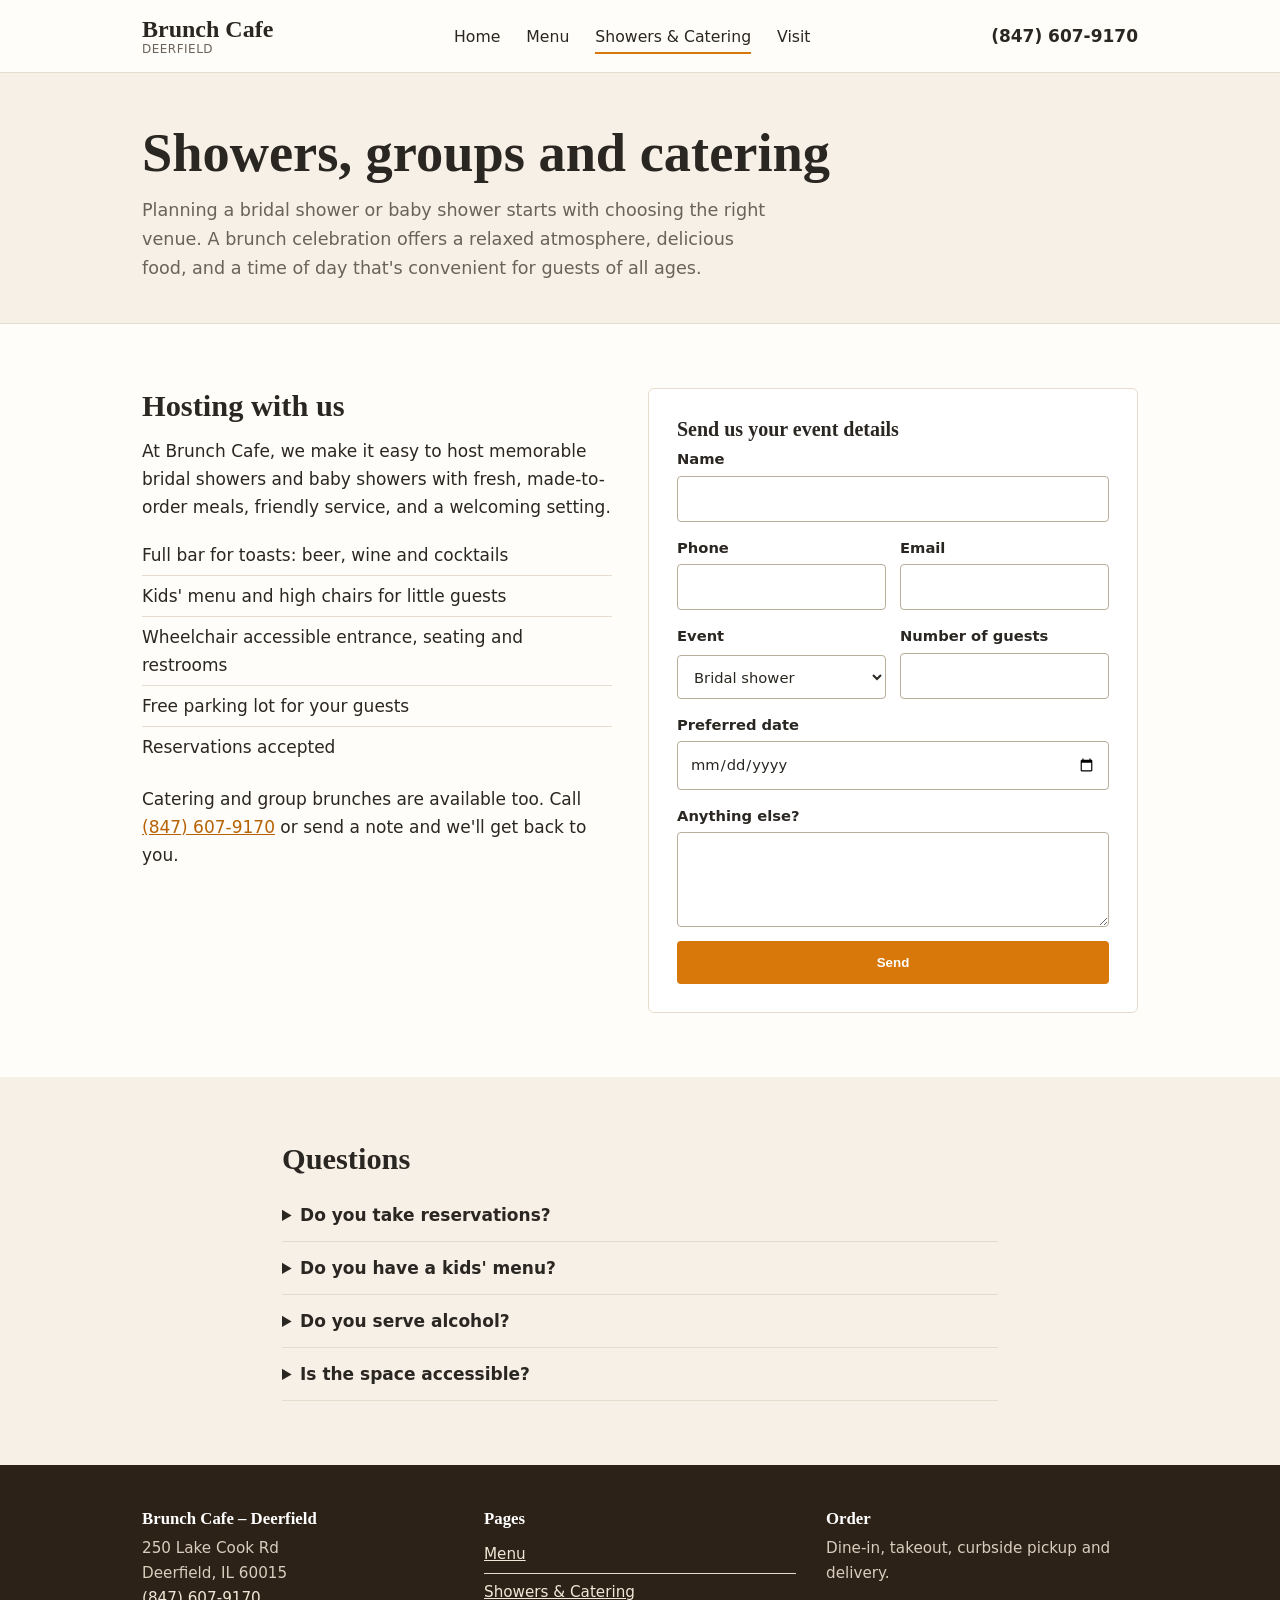
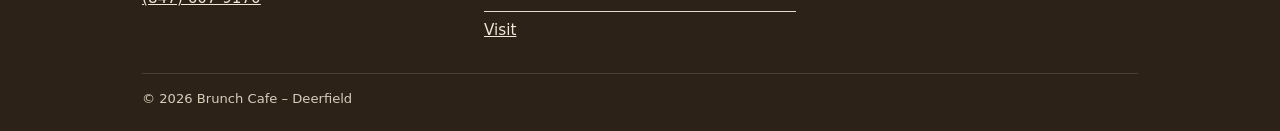
==== commit 95d2c134: "Add files via upload" ====
--- a/events.html
+++ b/events.html
@@ -4,17 +4,16 @@
 <meta charset="utf-8">
 <meta name="viewport" content="width=device-width, initial-scale=1">
 <title>Bridal &amp; Baby Showers, Catering | Brunch Cafe Deerfield</title>
-<meta name="description" content="Host your bridal shower, baby shower or group brunch at Brunch Cafe in Deerfield, IL. Fresh, made-to-order meals and friendly service. Catering available.">
-<meta name="theme-color" content="#161412">
-<link rel="icon" href="data:image/svg+xml,%3Csvg xmlns='http://www.w3.org/2000/svg' viewBox='0 0 64 64'%3E%3Crect width='64' height='64' fill='%23161412'/%3E%3Ccircle cx='32' cy='32' r='16' fill='%23f4a21b'/%3E%3C/svg%3E">
+<meta name="description" content="Host your bridal shower, baby shower or group brunch at Brunch Cafe in Deerfield, IL. Catering available.">
+<meta name="theme-color" content="#2d2218">
+<link rel="icon" href="data:image/svg+xml,%3Csvg xmlns='http://www.w3.org/2000/svg' viewBox='0 0 64 64'%3E%3Crect width='64' height='64' fill='%232d2218'/%3E%3Ccircle cx='32' cy='32' r='16' fill='%23d9780a'/%3E%3C/svg%3E">
 <link rel="stylesheet" href="styles.css">
 </head>
 <body>
 <a class="skip" href="#main">Skip to content</a>
-<div class="strip">Opens at 7 AM &nbsp;·&nbsp; 250 Lake Cook Rd, Deerfield &nbsp;·&nbsp; Free parking</div>
 <header class="site">
   <div class="wrap nav">
-    <a class="logo" href="index.html"><b>Brunch <em>Cafe</em></b><small>Deerfield</small></a>
+    <a class="logo" href="index.html">Brunch Cafe<small>DEERFIELD</small></a>
     <ul>
       <li><a href="index.html">Home</a></li>
       <li><a href="menu.html">Menu</a></li>
@@ -22,42 +21,36 @@
       <li><a href="visit.html">Visit</a></li>
     </ul>
     <div class="nav-right">
-      <a class="btn sm" href="tel:+18476079170">Call (847) 607-9170</a>
+      <a class="phone" href="tel:+18476079170">(847) 607-9170</a>
       <button class="menu-toggle" aria-expanded="false">Menu</button>
     </div>
   </div>
 </header>
 
 <main id="main">
-<div class="banner">
+<div class="pagehead">
   <div class="wrap">
-    <h1>Showers, groups <span>&amp; catering</span></h1>
+    <h1>Showers, groups and catering</h1>
     <p>Planning a bridal shower or baby shower starts with choosing the right venue. A brunch celebration offers a relaxed atmosphere, delicious food, and a time of day that's convenient for guests of all ages.</p>
   </div>
 </div>
 
 <section>
-  <div class="wrap split">
+  <div class="wrap cols two">
     <div>
-      <div class="sec-head"><h2>How it works</h2></div>
-      <ol class="steps">
-        <li><b>Call or send an inquiry</b>Tell us the date, the type of event and about how many guests.</li>
-        <li><b>We confirm the details</b>We'll check availability and help with seating and the menu.</li>
-        <li><b>Show up and celebrate</b>Fresh, made-to-order meals and friendly service. We handle the rest.</li>
-      </ol>
-      <div class="sec-head" style="margin-top:44px"><h2>What's included</h2></div>
-      <ul class="check">
-        <li>Fresh, made-to-order meals</li>
-        <li>Friendly, attentive service</li>
-        <li>Casual, cozy room</li>
-        <li>Full bar for toasts: beer, wine, cocktails</li>
-        <li>Kids' menu and high chairs for little guests</li>
-        <li>Wheelchair accessible entrance, seating and restrooms</li>
-        <li>Free parking lot for your guests</li>
+      <h2>Hosting with us</h2>
+      <p>At Brunch Cafe, we make it easy to host memorable bridal showers and baby showers with fresh, made-to-order meals, friendly service, and a welcoming setting.</p>
+      <ul class="plain" style="list-style:none">
+        <li style="padding:6px 0;border-bottom:1px solid var(--line)">Full bar for toasts: beer, wine and cocktails</li>
+        <li style="padding:6px 0;border-bottom:1px solid var(--line)">Kids' menu and high chairs for little guests</li>
+        <li style="padding:6px 0;border-bottom:1px solid var(--line)">Wheelchair accessible entrance, seating and restrooms</li>
+        <li style="padding:6px 0;border-bottom:1px solid var(--line)">Free parking lot for your guests</li>
+        <li style="padding:6px 0">Reservations accepted</li>
       </ul>
+      <p style="margin-top:18px">Catering and group brunches are available too. Call <a href="tel:+18476079170">(847) 607-9170</a> or send a note and we'll get back to you.</p>
     </div>
-    <div class="formbox" id="inquiry">
-      <h3>Tell us about your event</h3>
+    <div class="box" id="inquiry">
+      <h3>Send us your event details</h3>
       <form class="inquiry">
         <label>Name<input type="text" name="name" required autocomplete="name"></label>
         <div class="pair">
@@ -65,48 +58,39 @@
           <label>Email<input type="email" name="email" autocomplete="email"></label>
         </div>
         <div class="pair">
-          <label>Event type
+          <label>Event
             <select name="type"><option>Bridal shower</option><option>Baby shower</option><option>Group brunch</option><option>Catering</option><option>Other</option></select>
           </label>
-          <label>Guests<input type="number" name="guests" min="1" placeholder="e.g. 20"></label>
+          <label>Number of guests<input type="number" name="guests" min="1"></label>
         </div>
         <label>Preferred date<input type="date" name="date"></label>
         <label>Anything else?<textarea name="notes" rows="3"></textarea></label>
-        <button class="btn" type="submit">Send inquiry</button>
+        <button class="btn" type="submit">Send</button>
       </form>
       <div class="thanks" role="status"><b>Thanks!</b> We'll be in touch soon. You can also call (847) 607-9170.</div>
     </div>
   </div>
 </section>
 
-<section class="paper">
-  <div class="wrap">
-    <div class="sec-head"><h2>Questions</h2><span>Quick answers</span></div>
-    <details><summary>Do you take reservations?</summary><p>Yes. Reservations are accepted and recommended for brunch. Call (847) 607-9170.</p></details>
-    <details><summary>Is there a kids' menu?</summary><p>Yes, with a kids' menu and high chairs available.</p></details>
-    <details><summary>Can you serve alcohol at a shower?</summary><p>We have a full bar onsite with beer, wine, cocktails and hard liquor.</p></details>
-    <details><summary>Do you cater?</summary><p>Catering is available. Send an inquiry above or call us and we'll talk through what you need.</p></details>
-    <details><summary>Is the space accessible?</summary><p>Yes. Wheelchair accessible entrance, parking lot, restroom and seating.</p></details>
+<section class="soft">
+  <div class="narrow">
+    <h2>Questions</h2>
+    <details><summary>Do you take reservations?</summary><p>Yes. Reservations are accepted and recommended for brunch.</p></details>
+    <details><summary>Do you have a kids' menu?</summary><p>Yes, and we have high chairs.</p></details>
+    <details><summary>Do you serve alcohol?</summary><p>Yes. We have a bar onsite with beer, wine, cocktails and hard liquor.</p></details>
+    <details><summary>Is the space accessible?</summary><p>Yes. The entrance, parking lot, restroom and seating are wheelchair accessible.</p></details>
   </div>
 </section>
-
-<div class="band">
-  <div class="wrap">
-    <h2>Let's plan your celebration</h2>
-    <p>Call to ask about availability.</p>
-    <a class="btn dark" href="tel:+18476079170">(847) 607-9170</a>
-  </div>
-</div>
 </main>
 
 <footer class="site">
   <div class="wrap">
     <div class="cols">
-      <div><h4>Brunch Cafe – Deerfield</h4><p>Contemporary American brunch, sandwiches and salads.<br>250 Lake Cook Rd, Deerfield, IL 60015<br><a href="tel:+18476079170">(847) 607-9170</a></p></div>
-      <div><h4>Explore</h4><ul><li><a href="menu.html">Menu</a></li><li><a href="events.html">Showers &amp; Catering</a></li><li><a href="visit.html">Visit</a></li></ul></div>
-      <div><h4>Order</h4><ul><li>Dine-in</li><li>Takeout &amp; curbside</li><li>Delivery</li></ul></div>
+      <div><h3>Brunch Cafe – Deerfield</h3><p>250 Lake Cook Rd<br>Deerfield, IL 60015<br><a href="tel:+18476079170">(847) 607-9170</a></p></div>
+      <div><h3>Pages</h3><ul><li><a href="menu.html">Menu</a></li><li><a href="events.html">Showers &amp; Catering</a></li><li><a href="visit.html">Visit</a></li></ul></div>
+      <div><h3>Order</h3><p>Dine-in, takeout, curbside pickup and delivery.</p></div>
     </div>
-    <div class="legal">© <span class="yr"></span> Brunch Cafe – Deerfield. All rights reserved.</div>
+    <div class="legal">© <span class="yr"></span> Brunch Cafe – Deerfield</div>
   </div>
 </footer>
 <div class="callbar"><a href="tel:+18476079170">Call</a><a href="https://www.google.com/maps/dir/?api=1&destination=250+Lake+Cook+Rd+Deerfield+IL+60015">Directions</a></div>
--- a/styles.css
+++ b/styles.css
@@ -1,207 +1,136 @@
-/* Brunch Cafe Deerfield - lightweight, no external fonts, no animations */
+/* Brunch Cafe Deerfield - plain, fast, no external requests */
 :root{
-  --black:#161412; --orange:#f4a21b; --orange-dark:#d98a08; --cream:#f7f1e3; --paper:#fffaf0;
-  --ink:#161412; --muted:#5f574d; --rule:#d9ceb8;
-  --head:"Arial Narrow","Helvetica Neue",Arial,sans-serif;
-  --body:system-ui,-apple-system,"Segoe UI",Roboto,Arial,sans-serif;
+  --bg:#fffdf9; --soft:#f6f0e6; --text:#2a2622; --muted:#6b625a; --line:#e6dccd;
+  --accent:#d9780a; --accent-dark:#b86206; --brown:#2d2218;
   --serif:Georgia,"Times New Roman",serif;
+  --sans:system-ui,-apple-system,"Segoe UI",Roboto,Arial,sans-serif;
 }
 *{box-sizing:border-box;margin:0;padding:0}
-html{scroll-behavior:smooth;scroll-padding-top:120px}
-body{font-family:var(--body);background:var(--cream);color:var(--ink);line-height:1.6;font-size:17px}
-h1,h2,h3,h4{font-family:var(--head);font-weight:900;text-transform:uppercase;letter-spacing:.01em;line-height:1.02}
-a{color:inherit}
-.wrap{max-width:1140px;margin:0 auto;padding:0 22px}
-.skip{position:absolute;left:-999px;top:6px;background:var(--orange);color:var(--black);padding:8px 14px;font-weight:700;z-index:100}
+body{font-family:var(--sans);background:var(--bg);color:var(--text);line-height:1.65;font-size:17px}
+h1,h2,h3{font-family:var(--serif);font-weight:700;line-height:1.2}
+h1{font-size:clamp(2.2rem,5vw,3.4rem)}
+h2{font-size:1.9rem;margin-bottom:12px}
+h3{font-size:1.25rem;margin-bottom:6px}
+p{margin-bottom:14px}
+a{color:var(--accent-dark)}
+a:hover{color:var(--text)}
+.wrap{max-width:1040px;margin:0 auto;padding:0 22px}
+.narrow{max-width:760px;margin:0 auto;padding:0 22px}
+.skip{position:absolute;left:-999px;top:6px;background:#fff;padding:8px 12px;z-index:100}
 .skip:focus{left:6px}
 
-/* top strip + header */
-.strip{background:var(--orange);color:var(--black);font-size:.85rem;font-weight:700;text-align:center;padding:6px 12px;letter-spacing:.04em;text-transform:uppercase}
-header.site{background:var(--black);color:#fff;position:sticky;top:0;z-index:50}
-.nav{display:flex;align-items:center;justify-content:space-between;height:68px;gap:18px}
-.logo{display:flex;align-items:baseline;gap:8px;text-decoration:none;color:#fff}
-.logo b{font-family:var(--head);font-weight:900;font-size:1.7rem;letter-spacing:.02em;text-transform:uppercase}
-.logo b em{font-style:normal;color:var(--orange)}
-.logo small{font-size:.7rem;letter-spacing:.2em;text-transform:uppercase;color:#bdb4a6}
-.nav ul{display:flex;list-style:none;gap:4px}
-.nav ul a{display:block;color:#fff;text-decoration:none;font-weight:700;font-size:.85rem;letter-spacing:.1em;text-transform:uppercase;padding:10px 14px;border-bottom:3px solid transparent}
-.nav ul a:hover{color:var(--orange)}
-.nav ul a[aria-current="page"]{border-bottom-color:var(--orange)}
-.nav-right{display:flex;align-items:center;gap:12px}
-.menu-toggle{display:none;background:none;border:2px solid #fff;color:#fff;font:inherit;font-weight:700;font-size:.8rem;letter-spacing:.1em;text-transform:uppercase;padding:7px 12px;cursor:pointer}
+/* header */
+header.site{background:var(--bg);border-bottom:1px solid var(--line);position:sticky;top:0;z-index:50}
+.nav{display:flex;align-items:center;justify-content:space-between;height:72px;gap:16px}
+.logo{font-family:var(--serif);font-weight:700;font-size:1.5rem;text-decoration:none;color:var(--text);line-height:1.1}
+.logo small{display:block;font-family:var(--sans);font-weight:400;font-size:.75rem;color:var(--muted);letter-spacing:.04em}
+.nav ul{display:flex;list-style:none;gap:26px}
+.nav ul a{text-decoration:none;color:var(--text);font-size:.98rem;padding:6px 0;border-bottom:2px solid transparent}
+.nav ul a:hover,.nav ul a[aria-current="page"]{border-bottom-color:var(--accent)}
+.nav-right{display:flex;align-items:center;gap:14px}
+.phone{font-weight:600;text-decoration:none;color:var(--text);white-space:nowrap}
+.menu-toggle{display:none;background:none;border:1px solid var(--text);border-radius:4px;padding:6px 12px;font:inherit;cursor:pointer}
 
 /* buttons */
-.btn{display:inline-block;font-family:var(--head);font-weight:900;font-size:1rem;letter-spacing:.08em;text-transform:uppercase;text-decoration:none;padding:13px 26px;border:3px solid var(--black);background:var(--orange);color:var(--black);cursor:pointer}
-.btn:hover{background:var(--black);color:var(--orange)}
-.btn.dark{background:var(--black);color:#fff}
-.btn.dark:hover{background:var(--orange);color:var(--black)}
-.btn.line{background:transparent}
-.btn.line:hover{background:var(--black);color:#fff}
-.btn.sm{padding:9px 18px;font-size:.85rem}
-header .btn{border-color:var(--orange)}
-header .btn:hover{background:transparent;color:var(--orange)}
+.btn{display:inline-block;background:var(--accent);color:#fff;text-decoration:none;font-weight:600;padding:12px 24px;border-radius:4px;border:2px solid var(--accent)}
+.btn:hover{background:var(--accent-dark);border-color:var(--accent-dark);color:#fff}
+.btn.alt{background:transparent;color:#fff;border-color:#fff}
+.btn.alt:hover{background:#fff;color:var(--brown)}
+.btn.out{background:transparent;color:var(--text);border-color:var(--text)}
+.btn.out:hover{background:var(--text);color:#fff}
+.cta{display:flex;gap:12px;flex-wrap:wrap;margin-top:22px}
 
-/* hero */
-.hero{display:grid;grid-template-columns:1.25fr 1fr;border-bottom:4px solid var(--black)}
-.hero-l{padding:68px 48px 64px max(22px,calc((100vw - 1140px)/2 + 22px))}
-.hero-l .kicker{font-family:var(--serif);font-style:italic;font-size:1.25rem;color:var(--orange-dark);margin-bottom:10px}
-.hero-l h1{font-size:clamp(3rem,8vw,6.4rem);margin-bottom:22px}
-.hero-l h1 span{color:var(--orange-dark)}
-.hero-l p{max-width:30em;font-size:1.12rem;color:var(--muted);margin-bottom:28px}
-.cta{display:flex;gap:12px;flex-wrap:wrap}
-.hero-r{background:var(--black);color:#fff;padding:60px max(22px,calc((100vw - 1140px)/2 + 22px)) 56px 44px}
-.hero-r h2{color:var(--orange);font-size:1rem;letter-spacing:.2em;margin-bottom:16px}
-.hero-r .big{font-family:var(--head);font-weight:900;font-size:3rem;line-height:1;text-transform:uppercase}
-.hero-r .big small{display:block;font-size:.95rem;letter-spacing:.2em;color:#bdb4a6;margin-bottom:4px}
-.hero-r hr{border:0;border-top:1px solid #3a342d;margin:22px 0}
-.hero-r ul{list-style:none}
-.hero-r li{padding:4px 0;color:#e8e0d2}
-.hero-r li b{color:var(--orange)}
-.hero-r a.tel{font-family:var(--head);font-weight:900;font-size:2rem;color:#fff;text-decoration:none}
-.hero-r a.tel:hover{color:var(--orange)}
+/* hero: dark brown by default, photo fades in if images/hero.jpg exists */
+.hero{position:relative;background:var(--brown);color:#fff;overflow:hidden}
+.hero img{position:absolute;inset:0;width:100%;height:100%;object-fit:cover;opacity:.5}
+.hero .wrap{position:relative;padding-top:92px;padding-bottom:88px}
+.hero p{font-size:1.2rem;max-width:30em;color:#f0e6d8}
+.hero h1{margin-bottom:12px}
 
-/* tag strip */
-.tags{background:var(--orange);border-bottom:4px solid var(--black);overflow:hidden}
-.tags p{max-width:1140px;margin:0 auto;padding:14px 22px;font-family:var(--head);font-weight:900;font-size:1.15rem;letter-spacing:.1em;text-transform:uppercase;text-align:center}
-.tags i{font-style:normal;margin:0 10px}
+.infobar{background:var(--soft);border-bottom:1px solid var(--line);font-size:.97rem}
+.infobar .wrap{display:flex;gap:10px 34px;flex-wrap:wrap;padding-top:14px;padding-bottom:14px}
+.infobar b{font-weight:600}
 
-/* sections */
-section{padding:70px 0}
-.sec-head{display:flex;justify-content:space-between;align-items:flex-end;gap:20px;margin-bottom:34px;border-bottom:3px solid var(--black);padding-bottom:12px}
-.sec-head h2{font-size:clamp(2rem,4.5vw,3.2rem)}
-.sec-head span{font-family:var(--serif);font-style:italic;color:var(--muted)}
-.dark{background:var(--black);color:#fff}
-.dark .sec-head{border-color:var(--orange)}
-.dark .sec-head span{color:#bdb4a6}
-.paper{background:var(--paper);border-block:1px solid var(--rule)}
+section{padding:64px 0}
+.soft{background:var(--soft)}
+.lead{font-size:1.15rem;color:var(--text)}
+.cols{display:grid;grid-template-columns:repeat(3,1fr);gap:36px}
+.cols.two{grid-template-columns:1fr 1fr}
+.cols ul{list-style:none}
+.cols li{padding:6px 0;border-bottom:1px solid var(--line)}
+.cols li:last-child{border-bottom:0}
+.muted{color:var(--muted)}
 
-.three{display:grid;grid-template-columns:repeat(3,1fr);gap:0;border:3px solid var(--black)}
-.three>div{padding:28px;border-right:3px solid var(--black);background:var(--paper)}
-.three>div:last-child{border-right:0}
-.three h3{font-size:1.7rem;margin-bottom:4px}
-.three h3 a{text-decoration:none}
-.three h3 a:hover{color:var(--orange-dark)}
-.three .sub{font-family:var(--serif);font-style:italic;color:var(--muted);margin-bottom:14px}
-.three ul{list-style:none}
-.three li{padding:6px 0;border-bottom:1px dotted var(--rule);font-weight:500}
-.three li:last-child{border-bottom:0}
+/* photos (hide themselves if file missing) */
+.photos{display:grid;grid-template-columns:repeat(3,1fr);gap:14px;margin-top:28px}
+.photos figure{aspect-ratio:4/3;background:var(--soft);overflow:hidden}
+.photos img{width:100%;height:100%;object-fit:cover;display:block}
+.sidephoto{aspect-ratio:4/3;background:var(--soft);overflow:hidden}
+.sidephoto img{width:100%;height:100%;object-fit:cover;display:block}
 
-.stats{display:grid;grid-template-columns:repeat(4,1fr);text-align:center}
-.stats div{padding:12px}
-.stats b{display:block;font-family:var(--head);font-weight:900;font-size:3.4rem;color:var(--orange);line-height:1}
-.stats span{font-size:.8rem;letter-spacing:.14em;text-transform:uppercase;color:#bdb4a6}
+.feature{display:grid;grid-template-columns:1fr 1fr;gap:44px;align-items:center}
+.feature:not(:has(.sidephoto)){grid-template-columns:1fr;max-width:760px}
+.photos:not(:has(figure)){display:none}
 
-.two{display:grid;grid-template-columns:1fr 1fr;gap:0;border-block:4px solid var(--black)}
-.two>div{padding:56px max(22px,calc((100vw - 1140px)/2 + 22px)) 56px 48px}
-.two>div:first-child{background:var(--black);color:#fff;padding-left:max(22px,calc((100vw - 1140px)/2 + 22px));padding-right:48px}
-.two>div:last-child{background:var(--orange)}
-.two h2{font-size:2.6rem;margin-bottom:12px}
-.two p{margin-bottom:22px;max-width:30em}
-.two>div:first-child h2{color:var(--orange)}
-
-.facts{display:grid;grid-template-columns:repeat(3,1fr);gap:8px 40px}
-.facts div{padding:14px 0;border-bottom:1px solid var(--rule)}
-.facts h4{font-size:.95rem;letter-spacing:.14em;color:var(--orange-dark);margin-bottom:3px}
-.facts p{color:var(--ink)}
-
-/* page banner */
-.banner{background:var(--black);color:#fff;padding:54px 0 46px;border-bottom:4px solid var(--orange)}
-.banner h1{font-size:clamp(2.6rem,7vw,5rem)}
-.banner h1 span{color:var(--orange)}
-.banner p{color:#d5ccbd;max-width:36em;margin-top:12px;font-size:1.1rem}
+/* page header */
+.pagehead{background:var(--soft);border-bottom:1px solid var(--line);padding:48px 0 40px}
+.pagehead p{color:var(--muted);max-width:36em;margin:10px 0 0;font-size:1.1rem}
 
 /* menu */
-.jump{background:var(--paper);border-bottom:3px solid var(--black);position:sticky;top:68px;z-index:40}
-.jump .wrap{display:flex;gap:4px;overflow-x:auto;padding-top:0;padding-bottom:0;scrollbar-width:none}
-.jump a{white-space:nowrap;text-decoration:none;font-family:var(--head);font-weight:900;font-size:.95rem;letter-spacing:.08em;text-transform:uppercase;padding:14px 16px;border-bottom:4px solid transparent}
-.jump a:hover{border-bottom-color:var(--orange)}
-.draft{background:#fff3c4;border:2px dashed var(--orange-dark);padding:12px 16px;margin-bottom:34px;font-size:.92rem}
-.msec{margin-bottom:56px}
-.msec h2{font-size:2.4rem;margin-bottom:4px}
-.msec .note{font-family:var(--serif);font-style:italic;color:var(--muted);margin-bottom:16px}
-.items{display:grid;grid-template-columns:1fr 1fr;gap:0 56px}
-.item{padding:14px 0;border-bottom:1px solid var(--rule)}
-.row{display:flex;align-items:baseline;gap:10px}
-.row b{font-family:var(--head);font-weight:900;font-size:1.25rem;text-transform:uppercase;letter-spacing:.01em}
-.dots{flex:1;border-bottom:2px dotted #b4a88f;transform:translateY(-5px);min-width:20px}
-.price{font-family:var(--head);font-weight:900;font-size:1.25rem}
-.item p{color:var(--muted);font-size:.95rem;margin-top:2px}
-.pop{display:inline-block;background:var(--orange);color:var(--black);font-size:.65rem;font-weight:800;letter-spacing:.12em;text-transform:uppercase;padding:2px 7px;margin-left:8px;vertical-align:middle}
-.addons{background:var(--black);color:#fff;padding:24px 28px;margin-top:10px}
-.addons h3{color:var(--orange);font-size:1.2rem;margin-bottom:6px}
-.addons p{color:#d5ccbd;font-size:.95rem}
+.menu-nav{padding:14px 0;border-bottom:1px solid var(--line);font-size:.95rem}
+.menu-nav a{margin-right:18px;display:inline-block;padding:2px 0}
+.draft{background:#fff4d6;border:1px solid #e7c76a;border-radius:4px;padding:10px 14px;margin-bottom:30px;font-size:.92rem}
+.msec{margin-bottom:46px}
+.msec h2{border-bottom:2px solid var(--text);padding-bottom:6px;margin-bottom:6px}
+.msec .note{color:var(--muted);font-style:italic;margin-bottom:8px}
+.item{padding:12px 0;border-bottom:1px solid var(--line)}
+.row{display:flex;justify-content:space-between;gap:16px;align-items:baseline}
+.row b{font-weight:600}
+.price{white-space:nowrap}
+.item p{margin:2px 0 0;color:var(--muted);font-size:.95rem}
+.tag{font-size:.7rem;font-weight:600;text-transform:uppercase;letter-spacing:.06em;color:var(--accent-dark);margin-left:8px}
 
-/* split + lists */
-.split{display:grid;grid-template-columns:1fr 1fr;gap:56px;align-items:start}
-.steps{list-style:none;counter-reset:s}
-.steps li{counter-increment:s;padding:16px 0 16px 64px;border-bottom:1px solid var(--rule);position:relative}
-.steps li::before{content:counter(s);position:absolute;left:0;top:12px;width:44px;height:44px;background:var(--orange);border:3px solid var(--black);font-family:var(--head);font-weight:900;font-size:1.4rem;display:grid;place-items:center}
-.steps b{font-family:var(--head);text-transform:uppercase;font-size:1.15rem;display:block}
-.check{list-style:none}
-.check li{padding:8px 0 8px 28px;border-bottom:1px solid var(--rule);position:relative}
-.check li::before{content:"";position:absolute;left:4px;top:18px;width:10px;height:10px;background:var(--orange);border:2px solid var(--black)}
+/* visit */
+dl.info dt{font-weight:600;margin-top:18px}
+dl.info dd{color:var(--text)}
+details{border-bottom:1px solid var(--line);padding:12px 0}
+summary{cursor:pointer;font-weight:600}
+details p{margin:8px 0 0;color:var(--muted)}
 
 /* form */
-.formbox{background:var(--black);color:#fff;padding:34px}
-.formbox h3{color:var(--orange);font-size:1.8rem;margin-bottom:16px}
 form.inquiry{display:grid;gap:14px}
-form.inquiry label{font-size:.78rem;font-weight:700;letter-spacing:.14em;text-transform:uppercase;display:grid;gap:5px;color:#d5ccbd}
-form.inquiry input,form.inquiry select,form.inquiry textarea{font:inherit;font-size:1rem;padding:11px 12px;border:2px solid #fff;background:#fff;color:var(--black);border-radius:0;text-transform:none;letter-spacing:0}
+form.inquiry label{display:grid;gap:4px;font-size:.92rem;font-weight:600}
+form.inquiry input,form.inquiry select,form.inquiry textarea{font:inherit;font-weight:400;padding:10px 12px;border:1px solid #b9ad9c;border-radius:4px;background:#fff;color:var(--text)}
 form.inquiry .pair{display:grid;grid-template-columns:1fr 1fr;gap:14px}
-.thanks{display:none;background:var(--orange);color:var(--black);padding:18px;font-weight:600}
+.thanks{display:none;background:#e8f3e5;border:1px solid #a9cfa0;padding:16px;border-radius:4px}
+.box{background:#fff;border:1px solid var(--line);border-radius:6px;padding:28px}
 
-/* visit */
-.info dt{font-family:var(--head);font-weight:900;text-transform:uppercase;letter-spacing:.14em;color:var(--orange-dark);font-size:.9rem;margin-top:22px}
-.info dd{font-size:1.1rem}
-.mapblock{background:var(--black);color:#fff;padding:40px;border:4px solid var(--black);box-shadow:10px 10px 0 var(--orange)}
-.mapblock h3{color:var(--orange);font-size:1.1rem;letter-spacing:.2em;margin-bottom:10px}
-.mapblock .addr{font-family:var(--head);font-weight:900;text-transform:uppercase;font-size:2.4rem;line-height:1.05;margin-bottom:22px}
-.mapblock p{color:#d5ccbd;margin-bottom:22px}
-details{border-bottom:1px solid var(--rule);padding:14px 0}
-summary{cursor:pointer;font-family:var(--head);font-weight:900;text-transform:uppercase;font-size:1.15rem;list-style:none;display:flex;justify-content:space-between;gap:12px}
-summary::after{content:"+";color:var(--orange-dark);font-size:1.4rem;line-height:1}
-details[open] summary::after{content:"\2212"}
-details p{margin-top:8px;color:var(--muted)}
+/* footer */
+footer.site{background:var(--brown);color:#d9cdbd;padding:44px 0 22px;font-size:.95rem}
+footer a{color:#f2e7d6}
+footer h3{color:#fff;font-size:1.05rem}
+footer .cols{gap:30px;margin-bottom:24px}
+footer ul{list-style:none}
+footer li{border:0;padding:2px 0}
+footer .legal{border-top:1px solid #4a3d31;padding-top:14px;font-size:.82rem}
 
-/* band + footer */
-.band{background:var(--orange);border-top:4px solid var(--black);text-align:center;padding:56px 0}
-.band h2{font-size:clamp(2rem,5vw,3.4rem);margin-bottom:8px}
-.band p{margin-bottom:20px;font-weight:500}
-footer.site{background:var(--black);color:#bdb4a6;padding:48px 0 24px;font-size:.93rem}
-footer .cols{display:grid;grid-template-columns:1.4fr 1fr 1fr;gap:36px;margin-bottom:28px}
-footer h4{color:var(--orange);font-size:.9rem;letter-spacing:.18em;margin-bottom:10px}
-footer a{text-decoration:none}
-footer a:hover{color:var(--orange)}
-footer ul{list-style:none}
-footer li{padding:3px 0}
-footer .legal{border-top:1px solid #3a342d;padding-top:16px;font-size:.8rem}
-
-/* mobile call bar */
 .callbar{display:none}
-
-@media(max-width:860px){
-  html{scroll-padding-top:110px}
+@media(max-width:820px){
   .menu-toggle{display:block}
-  .nav ul{display:none;position:absolute;top:68px;left:0;right:0;background:var(--black);flex-direction:column;padding:6px 22px 16px;border-bottom:3px solid var(--orange)}
+  .phone{display:none}
+  .nav ul{display:none;position:absolute;top:72px;left:0;right:0;background:var(--bg);flex-direction:column;gap:0;padding:6px 22px 14px;border-bottom:1px solid var(--line)}
   .nav ul.open{display:flex}
-  .nav-right .btn{display:none}
-  .hero,.two,.split{grid-template-columns:1fr}
-  .hero-l,.hero-r,.two>div,.two>div:first-child{padding:44px 22px}
-  .three{grid-template-columns:1fr}
-  .three>div{border-right:0;border-bottom:3px solid var(--black)}
-  .three>div:last-child{border-bottom:0}
-  .stats{grid-template-columns:1fr 1fr;gap:10px}
-  .items,.facts,footer .cols{grid-template-columns:1fr}
-  section{padding:50px 0}
+  .nav ul a{display:block;padding:10px 0}
+  .cols,.cols.two,.feature,.photos{grid-template-columns:1fr}
+  section{padding:46px 0}
+  .hero .wrap{padding-top:60px;padding-bottom:56px}
   form.inquiry .pair{grid-template-columns:1fr}
-  .callbar{display:flex;position:fixed;left:0;right:0;bottom:0;z-index:60;background:var(--orange);border-top:3px solid var(--black)}
-  .callbar a{flex:1;text-align:center;text-decoration:none;font-family:var(--head);font-weight:900;text-transform:uppercase;letter-spacing:.08em;padding:14px 8px}
-  .callbar a+a{border-left:3px solid var(--black);background:var(--black);color:var(--orange)}
-  body{padding-bottom:54px}
+  .callbar{display:flex;position:fixed;left:0;right:0;bottom:0;z-index:60;background:#fff;border-top:1px solid var(--line)}
+  .callbar a{flex:1;text-align:center;padding:14px 8px;font-weight:600;text-decoration:none;color:var(--text)}
+  .callbar a:first-child{background:var(--accent);color:#fff}
+  body{padding-bottom:50px}
 }
 @media print{
-  header.site,.strip,.jump,.callbar,.band,footer.site,.draft{display:none}
+  header.site,.callbar,footer.site,.menu-nav,.draft,.hero{display:none}
   body{background:#fff;font-size:12pt}
-  .banner{background:#fff;color:#000;border-bottom:2px solid #000}
-  .banner p{color:#333}
 }
